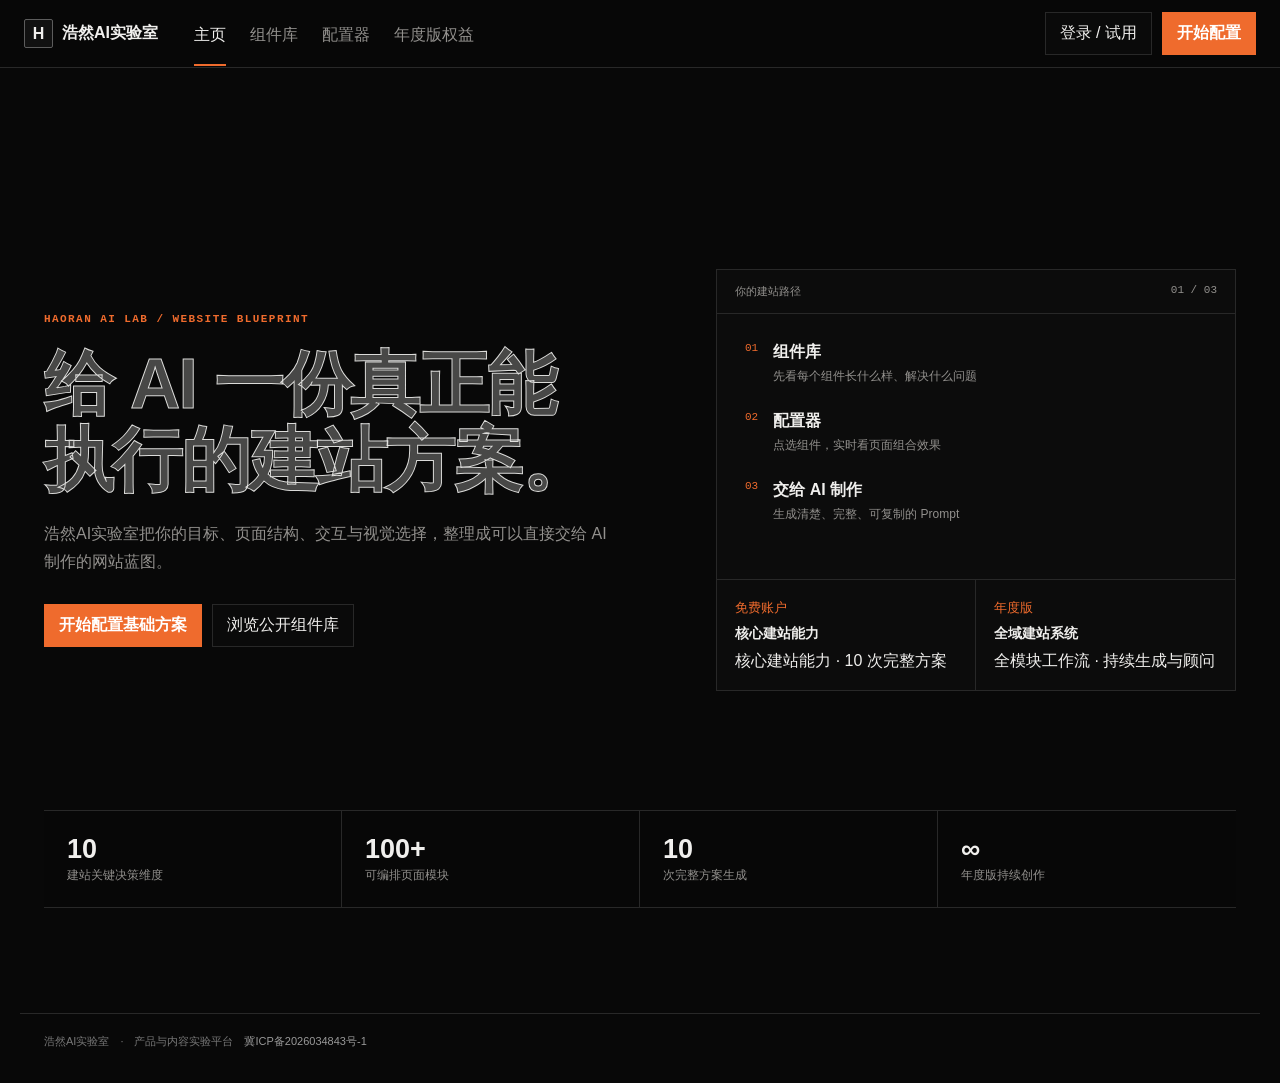
==== index.html @ 324c77db "Update index.html" ====
<!doctype html>
<html lang="zh-CN">
<head>
  <meta charset="UTF-8">
  <meta name="viewport" content="width=device-width, initial-scale=1.0">
  <title>浩然AI实验室 · 建站蓝图</title>
  <style>
    :root{--bg:#080808;--panel:rgba(19,19,19,.9);--panel2:rgba(24,24,24,.92);--line:#282828;--text:#f0efed;--muted:#92908d;--accent:#ef6b2d;--accentsoft:#29130b;--soft:#f0efed}*{box-sizing:border-box}html{background:var(--bg)}body{margin:0;background-color:var(--bg);background-image:linear-gradient(rgba(8,8,8,.22),rgba(8,8,8,.22)),url('https://api.aicodewith.ai/files/002XBMYMSXLOZQATJR/images/2026/09/16/file_eb46a29a2ca648709c888fa1d434b56c.png');background-position:center top;background-size:cover;background-attachment:fixed;color:var(--text);font-family:Inter,-apple-system,BlinkMacSystemFont,"PingFang SC","Microsoft YaHei",sans-serif}button,a,input{font:inherit}button{cursor:pointer}.nav{height:68px;display:flex;align-items:center;padding:0 max(24px,calc((100vw - 1240px)/2));gap:36px;border-bottom:1px solid var(--line);background:rgba(8,8,8,.78);backdrop-filter:blur(16px);position:sticky;top:0;z-index:20}.brand{display:flex;align-items:center;gap:9px;color:var(--text);font-weight:780;text-decoration:none;white-space:nowrap}.brand i{display:grid;place-items:center;width:29px;height:29px;border:1px solid #5c5c5c;background:#111;color:var(--soft);border-radius:2px;font-style:normal;font:800 16px Arial}.navlinks{display:flex;gap:24px}.navlinks button{border:0;background:transparent;color:var(--muted);padding:24px 0 20px}.navlinks button:hover,.navlinks button.active{color:var(--text);box-shadow:inset 0 -2px var(--accent)}.navright{margin-left:auto;display:flex;gap:10px}.button{border:1px solid var(--line);background:rgba(12,12,12,.72);color:var(--text);padding:10px 14px}.button.primary{background:var(--accent);border-color:var(--accent);color:#fff;font-weight:700}.view{display:none;min-height:calc(100vh - 68px)}.view.active{display:block}.wrap{max-width:1240px;margin:auto;padding:82px 24px 105px}.eyebrow{font:700 11px ui-monospace,monospace;letter-spacing:.13em;color:var(--accent)}h1{font-size:clamp(48px,6.4vw,84px);letter-spacing:-.09em;line-height:.96;margin:22px 0}p{color:var(--muted);line-height:1.75}.hero{display:grid;grid-template-columns:1.08fr .92fr;gap:62px;align-items:center;min-height:660px}.hero p{max-width:570px;font-size:16px}.actions{display:flex;gap:10px;margin-top:28px}.route{border:1px solid var(--line);background:rgba(14,14,14,.84);backdrop-filter:blur(5px)}.routehead{padding:14px 18px;border-bottom:1px solid var(--line);font:11px ui-monospace,monospace;color:var(--muted);display:flex;justify-content:space-between}.routebody{padding:28px}.step{display:flex;gap:15px}.step+.step{margin-top:26px}.step b{display:block;margin-bottom:5px}.step span{display:block;font-size:12px;color:var(--muted)}.number{color:var(--accent);font:11px ui-monospace,monospace}.entitlements{display:grid;grid-template-columns:1fr 1fr;border-top:1px solid var(--line);margin-top:28px}.entitlements div{padding:18px;border-right:1px solid var(--line)}.entitlements div:last-child{border:0}.entitlements small{color:var(--accent)}.entitlements b{display:block;margin:8px 0;font-size:14px}.stats{display:grid;grid-template-columns:repeat(4,1fr);border-top:1px solid var(--line);border-bottom:1px solid var(--line);background:rgba(9,9,9,.2)}.stats div{padding:23px;border-right:1px solid var(--line)}.stats div:last-child{border:0}.stats b{display:block;font-size:27px}.stats span{color:var(--muted);font-size:12px}.sectionhead{max-width:800px;border-bottom:1px solid var(--line);padding-bottom:28px}
    .sectionhead h1{font-size:clamp(42px,5.2vw,72px)}.library{margin-top:38px;border-top:1px solid var(--line)}.library-group{border-bottom:1px solid var(--line)}.library-head{width:100%;display:grid;grid-template-columns:70px 1fr auto auto;align-items:center;gap:16px;padding:23px 0;border:0;background:transparent;color:var(--text);text-align:left}.library-head:hover{color:var(--accent)}.library-no{font:700 11px ui-monospace,monospace;color:var(--accent)}.library-head b{font-size:20px}.library-head small{color:var(--muted);font-size:12px}.library-count{border:1px solid var(--line);padding:5px 8px;color:#d6d2cc;font-size:11px}.library-chevron{font-size:17px;color:var(--accent);transition:.2s}.library-group.open .library-chevron{transform:rotate(45deg)}.library-items{display:none;grid-template-columns:repeat(2,1fr);gap:10px;padding:0 0 24px}.library-group.open .library-items{display:grid}.item-card{min-height:126px;border:1px solid var(--line);background:rgba(19,19,19,.88);padding:15px;display:grid;grid-template-columns:64px 1fr;gap:12px;text-align:left}.item-card:hover{border-color:var(--accent);background:#181411}.item-preview{height:42px;border:1px solid #3d3a38;background:#121212;display:grid;place-items:center;color:#aaa;font:700 10px ui-monospace,SFMono-Regular,Consolas,monospace;letter-spacing:.04em}.item-card:hover .item-preview{color:var(--accent);border-color:#754026}.item-card b{display:block;font-size:14px}.item-card span{display:block;margin-top:5px;color:var(--muted);font-size:11px;line-height:1.5}.item-card em{display:block;margin-top:8px;color:#d8d3ca;font-size:10px;font-style:normal}.notice{margin-top:38px;padding:20px;border:1px solid var(--line);display:flex;justify-content:space-between;gap:20px;align-items:center}
    .config-layout{display:grid;grid-template-columns:290px minmax(0,1fr) 260px;min-height:calc(100vh - 68px);background:rgba(8,8,8,.58)}.config-left,.config-right{background:rgba(14,14,14,.9);border-right:1px solid var(--line);padding:18px;overflow:auto}.config-right{border-right:0;border-left:1px solid var(--line)}.project{padding:15px;border:1px solid var(--line);background:var(--panel);margin-bottom:12px}.project label{display:block;font:10px ui-monospace,monospace;color:var(--muted);margin-bottom:6px}.project input{width:100%;border:0;border-bottom:1px solid #3a3a3a;background:transparent;color:var(--text);padding:6px 0;outline:0}.project input+label{margin-top:12px}.recommend{width:100%;padding:11px;border:1px solid #73401f;background:#1d130e;color:#ffd1bb;text-align:left;margin-bottom:13px}.config-tabs{display:flex;border-bottom:1px solid var(--line);margin-bottom:12px}.config-tabs button{flex:1;padding:10px 2px;border:0;background:transparent;color:var(--muted)}.config-tabs button.active{color:var(--text);box-shadow:inset 0 -2px var(--accent)}.config-category{margin-bottom:12px}.config-category h3{display:flex;justify-content:space-between;align-items:center;margin:0 0 7px;color:#ddd9d3;font-size:12px}.config-category h3 small{color:var(--muted);font-weight:400}.config-grid{display:grid;grid-template-columns:1fr 1fr;gap:6px}.choice{min-height:62px;border:1px solid var(--line);background:var(--panel);color:#d8d5d0;padding:8px;text-align:left;font-size:11px}.choice b{display:block;font-size:11px}.choice span{color:var(--muted);font-size:9px;display:block;margin-top:3px}.choice.selected{border-color:var(--accent);background:var(--accentsoft);color:white}.choice.locked{opacity:.55}.choice.locked:after{content:'年度版';display:block;color:#ffb08a;font-size:9px;margin-top:4px}.config-main{padding:20px;min-width:0}.config-top{display:flex;justify-content:space-between;align-items:center;margin-bottom:12px}.config-top b{font-size:14px}.config-top span{color:var(--muted);font-size:11px}.preview{max-width:820px;margin:auto;border:1px solid var(--line);background:#f8f7f3;color:#20201f;min-height:540px;padding:14px}.browserbar{height:31px;background:#ebe9e2;display:flex;align-items:center;gap:5px;padding:0 10px}.dot{width:8px;height:8px;border-radius:50%;background:#ff6258}.dot:nth-child(2){background:#ffc83d}.dot:nth-child(3){background:#3bc76f}.url{margin-left:14px;background:white;border-radius:4px;text-align:center;flex:1;color:#8d8b85;font-size:10px;padding:5px}.preview-body{padding:28px}.preview-body .kicker{font-size:10px;color:#a44c24;letter-spacing:.1em}.preview-body h2{font-size:32px;letter-spacing:-.06em;max-width:460px;margin:14px 0}.preview-body p{font-size:13px;color:#625f59;max-width:450px}.preview-button{display:inline-block;background:#20201f;color:#fff;padding:9px 13px;font-size:11px;margin-top:8px}.preview-cards{display:grid;grid-template-columns:repeat(3,1fr);gap:8px;margin-top:28px}.preview-cards div{min-height:75px;background:#e9e7e0;border:1px solid #dedbd2;padding:10px;font-size:11px}.preview-cards div:first-child{background:#ff6a2b;color:white}.selected-strip{max-width:820px;margin:16px auto 0;border:1px solid var(--line);background:var(--panel);padding:11px;display:flex;justify-content:space-between;gap:12px;align-items:center}.selected-list{display:flex;gap:6px;flex-wrap:wrap}.selected-list span{padding:4px 6px;background:#242424;color:#ddd;font-size:10px}.health{padding:15px;border:1px solid var(--line);background:var(--panel);margin-bottom:12px}.health strong{display:block;color:var(--accent);font-size:30px}.health span{color:var(--muted);font-size:11px}.check{border-bottom:1px solid var(--line);padding:12px 0;color:var(--muted);font-size:12px}.check.ok{color:#e5e1da}.check i{color:var(--accent);font-style:normal;margin-right:7px}.clear{width:100%;margin-top:12px;padding:10px;border:1px solid var(--line);background:transparent;color:var(--muted)}.plans{display:grid;grid-template-columns:1fr 1fr;gap:14px;margin-top:42px}.plan{border:1px solid var(--line);padding:30px;background:var(--panel)}.plan.featured{border-color:var(--accent);background:linear-gradient(135deg,#1c120e,#121212)}.plan h2{font-size:29px;margin:38px 0 10px}.plan ul{padding:0;list-style:none;border-top:1px solid var(--line);margin:28px 0}.plan li{padding:12px 0;border-bottom:1px solid var(--line);color:#dedbd5}.plan li:before{content:'✓';color:var(--accent);margin-right:9px}@media(max-width:930px){.config-layout{grid-template-columns:260px 1fr}.config-right{display:none}}@media(max-width:760px){body{background-attachment:scroll}.nav{padding:0 16px;gap:12px}.navlinks{gap:12px;overflow:auto}.navlinks button{font-size:12px}.navright .button:not(.primary){display:none}.hero,.plans{grid-template-columns:1fr;gap:34px;min-height:auto}.wrap{padding:55px 18px}.library-items{grid-template-columns:1fr}.library-head{grid-template-columns:45px 1fr auto}.library-head small{display:none}.stats{grid-template-columns:1fr 1fr}.stats div:nth-child(2){border-right:0}.stats div:nth-child(n+3){border-top:1px solid var(--line)}.notice{display:block}.notice .button{margin-top:15px}.config-layout{display:block}.config-left{height:auto;max-height:50vh}.config-main{padding:12px}.preview{min-height:420px}.preview-cards{grid-template-columns:1fr 1fr}.config-right{display:block}.config-right{border-left:0;border-top:1px solid var(--line)}}
    .item-preview{border:0!important;background:transparent!important}.item-detail{display:none;grid-column:1/-1;margin-top:4px;padding-top:12px;border-top:1px solid var(--line)}.item-card.is-inspected .item-detail{display:block}.demo-window{height:78px;border:1px solid #333;background:#0d0d0d;padding:10px;display:flex;flex-direction:column;gap:7px}.demo-window i{display:block;height:5px;background:#393939}.demo-window i:nth-child(1){width:34%;background:#777}.demo-window i:nth-child(2){width:82%}.demo-window i:nth-child(3){width:62%;background:#555}.demo-window b{display:block;width:24%;height:14px;background:var(--accent);margin-top:auto}
    .hero h1{letter-spacing:-.045em;line-height:1.08;-webkit-text-stroke:1px rgba(240,239,237,.9);color:transparent;text-shadow:0 0 1px rgba(240,239,237,.28)}
    .landing{position:relative;min-height:calc(100vh - 68px);overflow:hidden;background:#080808;isolation:isolate}.landing-layer{position:absolute;inset:0;background:center/cover no-repeat}.landing-base{background-image:url('assets/haoran-line.png');filter:contrast(.98)}.landing-reveal{background-image:url('assets/haoran-wireframe.png');clip-path:circle(0 at 50% 50%);transition:clip-path .18s ease-out;pointer-events:none}.landing-content{position:absolute;inset:0;display:flex;align-items:flex-end;padding:clamp(28px,6vw,84px);pointer-events:none}.landing-kicker{color:#aaa;font:11px ui-monospace,SFMono-Regular,Consolas,monospace;letter-spacing:.16em}.landing-title{margin:12px 0 0;color:#171717;font:400 clamp(34px,7vw,92px)/.9 Inter,-apple-system,BlinkMacSystemFont,"Microsoft YaHei",sans-serif;letter-spacing:-.06em}.landing-enter{position:absolute;right:clamp(24px,5vw,72px);bottom:clamp(24px,5vw,68px);display:flex;align-items:center;gap:12px;color:#1b1b1b;text-decoration:none;font-size:13px;letter-spacing:.04em;z-index:2}.landing-enter:after{content:'→';font-size:26px;font-weight:300;transition:transform .2s}.landing-enter:hover:after{transform:translateX(6px)}.landing-hint{position:absolute;right:clamp(24px,5vw,72px);bottom:24px;color:rgba(25,25,25,.58);font:10px ui-monospace,SFMono-Regular,Consolas,monospace}.site-footer{max-width:1240px;margin:0 auto;padding:20px 24px 34px;border-top:1px solid var(--line);color:#777;font-size:11px}.site-footer a{color:#999;text-decoration:none}.landing-view{display:block}.landing-view~.view{min-height:calc(100vh - 68px)}
  </style>
  <style>
    .mock-page-section{margin-top:30px;padding-top:18px;border-top:1px solid #d9d5cd}.mock-section-head{display:flex;align-items:baseline;gap:10px;margin-bottom:12px}.mock-section-head span{font:700 10px ui-monospace,monospace;color:#b34e20}.mock-section-head b{font-size:14px}.mock-section-head small{color:#817c74;font-size:10px}.mock-layout-wire{display:grid;grid-template-columns:2fr 1fr;grid-template-rows:54px 24px;gap:8px}.mock-layout-wire>div{background:#e8e5de;border:1px solid #d6d1c8}.mock-layout-wire .wire-main{grid-row:span 2;background:#dedad2}.mock-layout-wire .wire-row{grid-column:1/-1}.mock-showcase-grid{grid-template-columns:repeat(3,1fr)}.mock-card em{display:block;margin-top:14px;font-size:10px;font-style:normal;opacity:.72}.mock-component-row{display:grid;grid-template-columns:repeat(3,1fr);gap:10px}.mock-component-demo{min-height:126px;border:1px solid #d6d1c8;background:#fff;padding:13px}.mock-component-demo b{display:block;margin-top:8px;font-size:12px}.mock-component-demo small{display:block;margin-top:5px;color:#817c74;font-size:10px;line-height:1.5}.mock-component-demo button{margin-top:12px;border:1px solid #242321;background:#242321;color:#fff;padding:7px 10px;font-size:10px}.demo-ui-icon{width:28px;height:28px;display:grid;place-items:center;border:1px solid #c35a27;color:#b34e20;font:700 10px ui-monospace,monospace}.mock-component-demo input,.mock-component-demo textarea{width:100%;border:1px solid #d6d1c8;background:#faf9f6;padding:7px;margin-top:6px;font-size:10px}.mock-component-demo textarea{min-height:38px;resize:vertical}.mock-component-demo h3{margin:0;font-size:13px}.mock-component-demo .mock-toast{margin-top:6px}.mock-flow{border-left:1px solid #c7c2b8;margin-left:5px}.mock-flow-item{position:relative;display:flex;align-items:center;gap:12px;padding:10px 0 10px 16px}.mock-flow-item i{font:700 10px ui-monospace,monospace;color:#b34e20;font-style:normal}.mock-flow-item b{display:block;font-size:11px}.mock-flow-item small{display:block;margin-top:3px;color:#817c74;font-size:10px}.flow-dot{position:absolute;left:-5px;width:9px;height:9px;border-radius:50%;background:#ef6b2d;border:2px solid #f8f7f3}.mock-cta{display:flex;align-items:center;justify-content:space-between;padding:18px;background:#242321;color:#fff}.mock-cta b{display:block;font-size:15px}.mock-cta small{display:block;margin-top:5px;color:#c9c3ba;font-size:10px}.mock-cta button{border:1px solid #ef6b2d;background:#ef6b2d;color:#fff;padding:9px 13px;font-size:11px}.mock-footer{display:flex;align-items:center;gap:16px;margin-top:28px;padding-top:16px;border-top:1px solid #d9d5cd;color:#5e5a54;font-size:10px}.mock-footer small{margin-left:auto;color:#8b857d}@media(max-width:760px){.mock-component-row,.mock-showcase-grid{grid-template-columns:1fr 1fr}.mock-section-head{flex-wrap:wrap}.mock-section-head small{width:100%}.mock-footer{flex-wrap:wrap}.mock-footer small{margin-left:0;width:100%}}
  </style>
  <style>.haoran-prompt{align-self:stretch!important;max-width:none!important;padding:0!important;overflow:hidden}.haoran-prompt-bar{display:flex;justify-content:space-between;align-items:center;padding:8px 10px;border-bottom:1px solid #dedcd7;background:#fbfbf9;font:700 10px ui-monospace,SFMono-Regular,Consolas,monospace;color:#6d6962;letter-spacing:.06em}.haoran-prompt-actions{display:flex;gap:5px}.haoran-prompt-control{border:1px solid #d5d2cc;background:#fff;color:#514e49;padding:4px 7px;font:10px ui-monospace,SFMono-Regular,Consolas,monospace}.haoran-prompt-control:hover{border-color:#d16a39;color:#a54118}.haoran-prompt pre{margin:0;padding:13px;max-height:230px;min-height:120px;resize:vertical;overflow:auto;white-space:pre-wrap;word-break:break-word;font:12px/1.75 ui-monospace,SFMono-Regular,Consolas,monospace;color:#34312d;background:#fff}.haoran-prompt.is-full pre{max-height:none;height:calc(100vh - 280px)!important;resize:none}</style>
  <style>.haoran-advisor-body{min-height:0;overflow-y:scroll!important;overflow-x:hidden;overscroll-behavior:contain;scrollbar-gutter:stable}.haoran-advisor-body>.haoran-message{flex:0 0 auto}.haoran-advisor-body::-webkit-scrollbar{width:10px}.haoran-advisor-body::-webkit-scrollbar-track{background:#ecebe7}.haoran-advisor-body::-webkit-scrollbar-thumb{background:#aaa7a1;border:2px solid #ecebe7}.haoran-advisor-body::-webkit-scrollbar-thumb:hover{background:#7f7b74}.haoran-prompt pre{box-sizing:border-box;width:100%;flex:none}.haoran-advisor.is-expanded{bottom:auto!important;height:calc(100vh - 108px);max-width:calc(100vw - 48px);max-height:calc(100vh - 108px)!important;resize:both;overflow:hidden;min-width:520px;min-height:430px}.haoran-advisor.is-expanded .haoran-advisor-body{overflow-y:scroll!important}.haoran-advisor.is-expanded .haoran-prompt.is-full pre{height:min(58vh,620px)!important;max-height:none!important;resize:vertical}@media(max-width:760px){.haoran-advisor.is-expanded{bottom:12px!important;height:auto;max-height:calc(100vh - 92px)!important;resize:none;min-width:0;min-height:0}.haoran-advisor-body::-webkit-scrollbar{width:7px}}</style>
  <style>.landing-view{display:none}.landing-view.active{display:block}.landing-reveal{opacity:.08;clip-path:inset(29% 0 24% 0)!important;mask-image:radial-gradient(circle 118px at var(--mx,50%) var(--my,50%),rgba(0,0,0,0) 0,rgba(0,0,0,.18) 18%,rgba(0,0,0,.72) 54%,#000 82%,transparent 100%);-webkit-mask-image:radial-gradient(circle 118px at var(--mx,50%) var(--my,50%),rgba(0,0,0,0) 0,rgba(0,0,0,.18) 18%,rgba(0,0,0,.72) 54%,#000 82%,transparent 100%);transition:mask-position .35s ease,-webkit-mask-position .35s ease,opacity .35s ease}.landing-base{filter:contrast(.96)}.landing-content{mix-blend-mode:normal}#home .hero h1{font-size:clamp(48px,5.45vw,74px);letter-spacing:-.025em;white-space:nowrap}</style>
  <style>.page-spotlight{position:fixed;inset:0;pointer-events:none;z-index:0;opacity:0;background:radial-gradient(circle 190px at var(--spot-x,50%) var(--spot-y,50%),rgba(255,255,255,.085),rgba(255,255,255,.028) 38%,transparent 74%);transition:opacity .45s ease}.page-spotlight.on{opacity:1}.nav,main{position:relative;z-index:1}</style>
  <style>.haoran-advisor{margin-top:14px;border:1px solid var(--line);background:rgba(12,12,12,.84);display:flex;flex-direction:column;min-height:360px}.haoran-advisor-head{display:flex;align-items:flex-start;gap:10px;padding:14px;border-bottom:1px solid var(--line)}.haoran-advisor-mark{width:25px;height:25px;border:1px solid #805035;color:var(--accent);display:grid;place-items:center;font:700 10px ui-monospace,SFMono-Regular,Consolas,monospace}.haoran-advisor-title{min-width:0;flex:1}.haoran-advisor-title b{display:block;font-size:12px;color:var(--text)}.haoran-advisor-title span{display:block;margin-top:3px;font-size:10px;color:var(--muted)}.haoran-advisor-status{color:var(--accent);font:10px ui-monospace,SFMono-Regular,Consolas,monospace;white-space:nowrap}.haoran-advisor-body{height:250px;overflow:auto;padding:12px;display:flex;flex-direction:column;gap:9px}.haoran-message{max-width:95%;padding:9px 10px;border:1px solid #2c2c2c;color:#cfcac4;font-size:11px;line-height:1.65;white-space:pre-wrap}.haoran-message.me{align-self:flex-end;border-color:#74411f;background:#22130c;color:#f0ddd3}.haoran-message.ai{align-self:flex-start;background:#151515}.haoran-message.loading{color:#8b8782;font-family:ui-monospace,SFMono-Regular,Consolas,monospace}.haoran-advisor-quick{display:flex;flex-wrap:wrap;gap:5px;padding:0 12px 10px}.haoran-advisor-quick button{padding:5px 7px;border:1px solid #34312e;background:transparent;color:#aaa39c;font-size:10px}.haoran-advisor-quick button:hover{border-color:#805035;color:var(--accent)}.haoran-advisor-input{display:flex;gap:7px;padding:11px;border-top:1px solid var(--line)}.haoran-advisor-input input{min-width:0;flex:1;border:0;border-bottom:1px solid #3c3936;background:transparent;color:var(--text);padding:7px 1px;font-size:11px;outline:0}.haoran-advisor-input input:focus{border-color:var(--accent)}.haoran-advisor-input button{width:32px;border:1px solid var(--accent);background:var(--accent);color:#fff;font-size:16px;line-height:1}.haoran-advisor-input button:disabled{opacity:.5;cursor:wait}</style>
  <style>body.config-advisor-open .haoran-advisor{position:fixed;right:24px;bottom:24px;z-index:30;width:min(320px,calc(100vw - 48px));min-height:0;max-height:calc(100vh - 112px);box-shadow:0 18px 46px rgba(0,0,0,.42)}body.config-advisor-open .haoran-advisor-body{height:min(280px,calc(100vh - 340px))}@media(min-width:761px){#configurator{height:calc(100vh - 68px);min-height:0;overflow:hidden}.config-layout{height:100%;min-height:0;overflow:hidden}.config-left{height:100%;overflow-y:auto;overscroll-behavior:contain}.config-main,.config-right{height:100%;overflow:hidden}.config-main{display:flex;flex-direction:column}.config-main .preview{flex:1;min-height:0;overflow:hidden}.config-main .selected-strip{flex:0 0 auto;position:relative;opacity:0;transform:translateY(34px);transition:transform .42s cubic-bezier(.2,.78,.2,1),opacity .28s ease,box-shadow .32s ease,border-color .32s ease;will-change:transform,opacity}.config-main .selected-strip:hover,.config-main .selected-strip:focus-within{opacity:1;transform:translateY(-8px);border-color:#74401f;box-shadow:0 16px 30px rgba(0,0,0,.32)}.config-right{overscroll-behavior:contain}}@media(max-width:760px){body.config-advisor-open .haoran-advisor{right:12px;bottom:12px;width:calc(100vw - 24px)}body.config-advisor-open .haoran-advisor-body{height:190px}}</style>
  <style>.haoran-advisor-close{width:22px;height:22px;padding:0;border:0;background:transparent;color:#8d8983;font-size:17px;line-height:1}.haoran-advisor-close:hover{color:var(--text)}.haoran-advisor-reopen{display:none;position:fixed;right:24px;bottom:24px;z-index:30;border:1px solid #804625;background:#12100f;color:#e8d6ca;padding:9px 11px;font:11px ui-monospace,SFMono-Regular,Consolas,monospace}.haoran-advisor-reopen:hover{border-color:var(--accent);color:#fff}body.config-advisor-open.advisor-dismissed .haoran-advisor{display:none}body.config-advisor-open.advisor-dismissed .haoran-advisor-reopen{display:block}body.visitor .haoran-advisor,body.visitor .haoran-advisor-reopen{display:none!important}@media(max-width:760px){.haoran-advisor-reopen{right:12px;bottom:12px}}</style>
  <style>.auth-overlay{background:rgba(0,0,0,.72)!important}.auth-card{border-radius:0!important;border-color:#3a3734!important;background:#121212!important;color:var(--text)!important;box-shadow:0 24px 80px rgba(0,0,0,.55)!important}.auth-title,.auth-field label,.auth-pill-name{color:var(--text)!important}.auth-sub,.auth-tab{color:var(--muted)!important}.auth-tabs{border-color:var(--line)!important}.auth-tab{border:0!important;border-bottom:2px solid transparent!important;border-radius:0!important;box-shadow:none!important;outline:0!important;background:transparent!important}.auth-tab:hover{color:var(--text)!important;background:transparent!important}.auth-tab.active{color:var(--accent)!important;border-bottom-color:var(--accent)!important}.auth-tab:focus-visible{outline:1px solid var(--accent)!important;outline-offset:-3px}.auth-field input{border-radius:0!important;border-color:#393633!important;background:#0c0c0c!important;color:var(--text)!important}.auth-field input:focus{border-color:var(--accent)!important}.auth-btn{border-radius:0!important;background:var(--accent)!important}.auth-pill{margin-left:0!important;border-radius:0!important;border-color:#3b3835!important;background:#101010!important}.auth-pill-out{border-radius:0!important;border-color:#403c38!important;background:transparent!important;color:var(--muted)!important}.paid .choice.locked{opacity:1}.paid .choice.locked:after{display:none}.access-note{display:none;margin:0 0 12px;padding:9px 11px;border:1px solid #49301f;background:#17100c;color:#c8aaa0;font-size:10px;line-height:1.5}.access-note.show{display:block}.access-note b{color:var(--accent)}.config-access-status{font:10px ui-monospace,SFMono-Regular,Consolas,monospace;color:var(--accent)}</style>
  <style>.nav .auth-pill{order:2;margin-left:0!important;height:38px;padding:4px 6px 4px 10px}.nav .auth-pill-name:before{content:'账户 / ';color:var(--accent);font:10px ui-monospace,SFMono-Regular,Consolas,monospace}.nav .auth-pill-out{padding:5px 7px}.nav .auth-pill-name{font-size:11px}.trial #haoranLoginEntry,.paid #haoranLoginEntry{display:none!important}.manual-upgrade{margin-top:18px;border:1px solid var(--line);background:rgba(16,16,16,.88);display:grid;grid-template-columns:220px 1fr;min-height:260px}.manual-upgrade-qr{padding:22px;border-right:1px solid var(--line);display:flex;flex-direction:column;align-items:center;justify-content:center}.manual-upgrade-qr img{width:142px;height:142px;object-fit:contain;background:#fff;padding:5px}.manual-upgrade-qr small{margin-top:12px;color:var(--muted);font-size:10px}.manual-upgrade-copy{padding:27px 30px}.manual-upgrade-copy .eyebrow{margin-bottom:10px}.manual-upgrade-copy h3{margin:0;font-size:23px;letter-spacing:-.04em}.manual-upgrade-copy p{max-width:620px;margin:9px 0 18px;font-size:13px}.manual-steps{display:flex;gap:17px;margin-bottom:20px}.manual-step{font-size:11px;color:#aaa39c;line-height:1.6}.manual-step b{display:block;color:var(--text);font-size:12px}.manual-step i{font:700 10px ui-monospace,SFMono-Regular,Consolas,monospace;color:var(--accent);font-style:normal}.activation-row{display:flex;gap:8px;max-width:470px}.activation-row input{min-width:0;flex:1;border:1px solid #3c3936;background:#0b0b0b;color:var(--text);padding:11px 12px;outline:0;font-size:12px;letter-spacing:.06em}.activation-row input:focus{border-color:var(--accent)}.activation-msg{margin-top:9px;color:var(--muted);font-size:11px}@media(max-width:700px){.manual-upgrade{grid-template-columns:1fr}.manual-upgrade-qr{border-right:0;border-bottom:1px solid var(--line)}.manual-upgrade-copy{padding:22px}.manual-steps{display:block}.manual-step+.manual-step{margin-top:10px}}.contact-overlay{position:fixed;inset:0;z-index:80;display:none;align-items:center;justify-content:center;padding:20px;background:rgba(0,0,0,.67);backdrop-filter:blur(5px)}.contact-overlay.show{display:flex}.contact-card{position:relative;width:min(390px,100%);border:1px solid #4b423c;background:#111;box-shadow:0 28px 90px rgba(0,0,0,.65);padding:26px;text-align:center}.contact-close{position:absolute;top:10px;right:10px;width:30px;height:30px;border:0;background:transparent;color:#938c85;font-size:20px}.contact-close:hover{color:#fff}.contact-card .eyebrow{margin-bottom:9px}.contact-card h3{margin:0;font-size:22px;letter-spacing:-.04em;color:var(--text)}.contact-card p{margin:9px auto 18px;max-width:290px;color:var(--muted);font-size:12px;line-height:1.7}.contact-qr{width:188px;height:188px;object-fit:contain;background:#fff;padding:6px}.contact-note{margin:12px 0 0;color:#b8afa7;font-size:11px;line-height:1.65}.contact-note b{color:var(--accent);font-weight:500}.haoran-advisor{background:#f7f7f5!important;border-color:#c9c7c2!important;color:#252522!important;box-shadow:0 20px 54px rgba(0,0,0,.38)!important;width:min(430px,calc(100vw - 48px))!important}.haoran-advisor-head{align-items:center!important;background:#fff;border-bottom-color:#deddd8!important;padding:14px 16px!important}.haoran-advisor-mark{border-color:#d16a39!important;color:#bb4d1f!important;background:#fff7f2}.haoran-advisor-title b{color:#20201e!important;font-size:14px!important}.haoran-advisor-title span{color:#77746f!important;font-size:11px!important}.haoran-advisor-status{color:#bb4d1f!important}.haoran-advisor-controls{display:flex;align-items:center;gap:3px}.haoran-advisor-control{border:0!important;background:transparent!important;color:#77746f!important;padding:5px 7px!important;font-size:11px!important}.haoran-advisor-control:hover{color:#20201e!important;background:#f0efeb!important}.haoran-advisor-body{height:330px!important;background:#f7f7f5;padding:15px!important}.haoran-message{max-width:88%!important;border-color:#dedcd7!important;background:#fff!important;color:#33322f!important;font-size:13px!important;line-height:1.75!important;box-shadow:0 1px 2px rgba(0,0,0,.03)}.haoran-message.me{border-color:#df7140!important;background:#fff1e9!important;color:#713419!important}.haoran-message.loading{color:#817d76!important;font-style:italic}.haoran-advisor-quick{padding:2px 14px 12px!important;background:#f7f7f5}.haoran-advisor-quick button{border-color:#d8d5cf!important;color:#57544f!important;background:#fff!important;padding:6px 8px!important}.haoran-advisor-quick button:hover{border-color:#d16a39!important;color:#a54118!important}.haoran-advisor-input{background:#fff;border-top-color:#deddd8!important;padding:12px 14px!important}.haoran-advisor-input input{border-bottom-color:#c9c6c0!important;color:#252522!important;font-size:12px!important}.haoran-advisor-input input:focus{border-bottom-color:#d16a39!important}.haoran-advisor-input button{background:#ef6b2d!important;border-color:#ef6b2d!important;color:#fff!important}.haoran-advisor.is-expanded{top:84px!important;right:24px!important;bottom:24px!important;width:min(940px,calc(100vw - 360px))!important;max-height:none!important}.haoran-advisor.is-expanded .haoran-advisor-body{height:auto!important;flex:1}.haoran-advisor.is-expanded .haoran-advisor-quick{padding-top:8px!important}@media(max-width:760px){.haoran-advisor{width:calc(100vw - 24px)!important}.haoran-advisor.is-expanded{top:80px!important;right:12px!important;bottom:12px!important;width:calc(100vw - 24px)!important}.haoran-advisor-body{height:230px!important}.haoran-advisor.is-expanded .haoran-advisor-body{height:auto!important}}</style>
  <style>
    .prompt-overlay{position:fixed;inset:0;z-index:100;display:none;align-items:center;justify-content:center;padding:24px;background:rgba(0,0,0,.72);backdrop-filter:blur(6px)}
    .prompt-overlay.show{display:flex}
    .prompt-modal{position:relative;width:min(900px,calc(100vw - 48px));max-height:min(780px,calc(100vh - 48px));display:flex;flex-direction:column;border:1px solid #51483f;background:#f7f7f5;color:#242321;box-shadow:0 28px 90px rgba(0,0,0,.58)}
    .prompt-modal-head{display:flex;align-items:center;gap:14px;padding:17px 20px;border-bottom:1px solid #dedbd5;background:#fff}
    .prompt-modal-head .eyebrow{margin:0;color:#b34e20}
    .prompt-modal-title{flex:1;margin:0;font-size:18px;letter-spacing:-.02em;color:#242321}
    .prompt-modal-close{width:30px;height:30px;border:1px solid #d7d3cc;background:#fff;color:#6d6962;font-size:19px;line-height:1}
    .prompt-modal-close:hover{border-color:#c65c27;color:#a54118}
    .prompt-modal-meta{padding:12px 20px 0;color:#77736c;font-size:11px}
    .prompt-modal pre{flex:1;min-height:260px;max-height:calc(100vh - 250px);margin:12px 20px 18px;padding:18px;overflow:auto;white-space:pre-wrap;word-break:break-word;border:1px solid #dedbd5;background:#fff;color:#302e2a;font:13px/1.8 ui-monospace,SFMono-Regular,Consolas,monospace}
    .prompt-modal-foot{display:flex;justify-content:flex-end;gap:8px;padding:14px 20px;border-top:1px solid #dedbd5;background:#fbfbf9}
    .prompt-modal-foot button{padding:9px 14px;border:1px solid #d2cec6;background:#fff;color:#514e49;font-size:12px}
    .prompt-modal-foot button:hover{border-color:#c65c27;color:#a54118}
    .prompt-modal-foot .prompt-copy{border-color:#ef6b2d;background:#ef6b2d;color:#fff;font-weight:700}
    @media(max-width:600px){.prompt-overlay{padding:12px}.prompt-modal{width:100%;max-height:calc(100vh - 24px)}.prompt-modal-head{padding:14px}.prompt-modal-meta{padding:10px 14px 0}.prompt-modal pre{margin:10px 14px 14px;padding:13px;font-size:12px}.prompt-modal-foot{padding:12px 14px}}
  </style>
  <style>
    .annual-price{display:flex;align-items:baseline;gap:10px;margin:18px 0 2px}.annual-price strong{font-size:34px;color:var(--accent)}.annual-price del{color:#777;font-size:13px}.contact-upgrade-toggle{margin-top:16px;width:100%;padding:10px 12px;border:1px solid #4b423c;background:#17110e;color:#e7c5b5;font-size:12px}.contact-upgrade-toggle:hover{border-color:var(--accent);color:#fff}.contact-activation{display:none;margin-top:12px;text-align:left}.contact-activation.show{display:block}.contact-activation label{display:block;margin-bottom:6px;color:#9f958c;font-size:10px}.contact-activation-row{display:flex;gap:7px}.contact-activation-row input{min-width:0;flex:1;border:1px solid #4a4039;background:#0b0b0b;color:#fff;padding:9px;font-size:11px;outline:0}.contact-activation-row input:focus{border-color:var(--accent)}.contact-activation-row button{border:1px solid var(--accent);background:var(--accent);color:#fff;padding:9px 10px;font-size:11px}.contact-activation-msg{margin-top:7px;color:#9f958c;font-size:10px;line-height:1.5}
  </style>
  <style>
    @media(min-width:761px){.config-main .preview{width:min(100%,1120px);max-width:1120px;align-self:center;flex:1 1 auto}.config-main .selected-strip{width:min(100%,1120px);max-width:1120px;align-self:center}}
  </style>
  <style>
    @media(min-width:761px){.config-main .preview{display:flex;flex-direction:column;height:100%;min-height:0}.config-main .preview .browserbar{flex:0 0 auto}.config-main .preview .preview-body{flex:1 1 auto;min-height:0;overflow-y:auto;overflow-x:hidden;scrollbar-color:#b8b3aa #efede8;scrollbar-width:thin}}
  </style>
  <style>
    .preview-body{padding:30px 34px!important;overflow:auto}.mock-site-nav{display:flex;align-items:center;justify-content:space-between;padding-bottom:18px;border-bottom:1px solid #ddd9d1;font-size:11px}.mock-site-brand{font-weight:800;letter-spacing:-.02em}.mock-site-links{display:flex;gap:15px;color:#77736d}.mock-site-links button{border:0;background:transparent;color:inherit;font-size:10px;padding:0}.mock-site-links button:hover{color:#a54118}.mock-hero{padding:42px 0 30px;max-width:700px}.mock-kicker{font:700 10px ui-monospace,monospace;letter-spacing:.1em;color:#b34e20}.mock-hero h2{margin:12px 0 10px!important;font-size:40px!important;line-height:1.02;letter-spacing:-.055em!important}.mock-hero p{max-width:520px;margin:0!important;color:#69655e!important;font-size:13px!important}.mock-actions{display:flex;gap:8px;margin-top:18px}.mock-actions button{border:1px solid #242321;background:#242321;color:#fff;padding:9px 14px;font-size:11px}.mock-actions button.secondary{background:#fff;color:#242321;border-color:#cfcac2}.mock-section-label{margin:12px 0 9px;font:700 10px ui-monospace,monospace;color:#87827a;letter-spacing:.08em}.mock-grid{display:grid;grid-template-columns:repeat(3,1fr);gap:9px}.mock-card{min-height:108px;border:1px solid #dcd8d0;background:#efede8;padding:13px;transition:transform .18s,border-color .18s,background .18s}.mock-card:hover{transform:translateY(-3px);border-color:#c35a27;background:#fff}.mock-card.featured{background:#ef6b2d;border-color:#ef6b2d;color:#fff}.mock-card b{display:block;font-size:13px}.mock-card small{display:block;margin-top:7px;color:inherit;opacity:.72;font-size:10px;line-height:1.5}.mock-form{margin-top:18px;padding:15px;border:1px solid #dcd8d0;background:#fff}.mock-form h3{margin:0 0 10px;font-size:14px}.mock-form-row{display:grid;grid-template-columns:1fr 1fr;gap:8px}.mock-form input,.mock-form textarea{width:100%;border:1px solid #d4d0c8;background:#faf9f6;padding:8px;font-size:11px;outline:0}.mock-form textarea{margin-top:8px;min-height:52px;resize:vertical}.mock-form button{margin-top:8px;border:0;background:#242321;color:#fff;padding:8px 12px;font-size:11px}.mock-toast{display:none;margin-top:8px;color:#9d451d;font-size:10px}.mock-toast.show{display:block}.mock-accordion{margin-top:18px;border-top:1px solid #dcd8d0}.mock-accordion button{width:100%;display:flex;justify-content:space-between;padding:11px 0;border:0;border-bottom:1px solid #dcd8d0;background:transparent;text-align:left;font-size:11px}.mock-accordion button span{color:#b34e20}.mock-accordion p{display:none;margin:0;padding:0 0 11px;font-size:11px!important;color:#69655e!important}.mock-accordion p.show{display:block}@media(max-width:760px){.preview-body{padding:22px!important}.mock-site-links{display:none}.mock-hero h2{font-size:32px!important}.mock-grid{grid-template-columns:1fr 1fr}.mock-form-row{grid-template-columns:1fr}}
  </style>
  <style>
    .member-console{margin-top:42px;border:1px solid #5c3927;background:linear-gradient(135deg,rgba(35,20,13,.94),rgba(17,17,17,.94));padding:30px}.member-console-head{display:flex;align-items:flex-start;justify-content:space-between;gap:20px;border-bottom:1px solid #3b2a21;padding-bottom:22px}.member-console-kicker{font:700 10px ui-monospace,monospace;letter-spacing:.14em;color:var(--accent)}.member-console h2{margin:10px 0 6px;font-size:30px;letter-spacing:-.04em}.member-console p{margin:0;color:#bcb2aa;font-size:13px}.member-console-badge{padding:7px 10px;border:1px solid #87502e;color:#ffc8ae;font:11px ui-monospace,monospace;white-space:nowrap}.member-console-grid{display:grid;grid-template-columns:repeat(3,1fr);gap:0;margin:24px 0;border-bottom:1px solid #3b2a21}.member-console-item{padding:0 18px 22px;border-right:1px solid #3b2a21}.member-console-item:first-child{padding-left:0}.member-console-item:last-child{border-right:0}.member-console-item b{display:block;color:#f0ece7;font-size:14px}.member-console-item span{display:block;margin-top:7px;color:#a39a92;font-size:11px;line-height:1.6}.member-console-actions{display:flex;gap:9px;flex-wrap:wrap}.member-console-actions .button{padding:10px 15px}.member-console-note{margin-top:18px;color:#8e857d;font-size:10px}@media(max-width:700px){.member-console{padding:22px}.member-console-head{display:block}.member-console-badge{display:inline-block;margin-top:14px}.member-console-grid{grid-template-columns:1fr;gap:18px}.member-console-item{padding:0 0 18px;border-right:0;border-bottom:1px solid #3b2a21}.member-console-item:last-child{border-bottom:0;padding-bottom:0}}
    body.paid #annual .plans,body.paid #annual .manual-upgrade{display:none!important}
  </style>
</head>
<body>
  <nav class="nav"><a class="brand" href="#home" onclick="go('home')"><i>H</i>浩然AI实验室</a><div class="navlinks"><button data-view="home" onclick="go('home')">主页</button><button data-view="library" onclick="go('library')">组件库</button><button data-view="configurator" onclick="go('configurator')">配置器</button><button data-view="annual" onclick="go('annual')">年度版权益</button></div><div class="navright"><button class="button" onclick="go('library')">先看组件</button><button class="button" type="button" id="haoranLoginEntry" onclick="window.__auth&&window.__auth.show()">登录 / 试用</button><button class="button primary" onclick="go('configurator')">开始配置</button></div></nav>
  <main>
    <section class="view" id="home"><div class="wrap"><div class="hero"><div><div class="eyebrow">HAORAN AI LAB / WEBSITE BLUEPRINT</div><h1>给 AI 一份真正能执行的建站方案。</h1><p>浩然AI实验室把你的目标、页面结构、交互与视觉选择，整理成可以直接交给 AI 制作的网站蓝图。</p><div class="actions"><button class="button primary" onclick="go('configurator')">开始配置基础方案</button><button class="button" onclick="go('library')">浏览公开组件库</button></div></div><div class="route"><div class="routehead"><span>你的建站路径</span><span>01 / 03</span></div><div class="routebody"><div class="step"><b class="number">01</b><div><b>组件库</b><span>先看每个组件长什么样、解决什么问题</span></div></div><div class="step"><b class="number">02</b><div><b>配置器</b><span>点选组件，实时看页面组合效果</span></div></div><div class="step"><b class="number">03</b><div><b>交给 AI 制作</b><span>生成清楚、完整、可复制的 Prompt</span></div></div></div><div class="entitlements"><div><small>免费账户</small><b>基础建站路径</b><span>基础 6 类 · 10 次完整方案</span></div><div><small>年度版</small><b>完整建站工作流</b><span>10 大模块、AI 顾问、生成不限</span></div></div></div></div><div class="stats"><div><b>10</b><span>公开组件类别</span></div><div><b>100+</b><span>可组合组件</span></div><div><b>10</b><span>完整方案试用次数</span></div><div><b>∞</b><span>年度版生成与顾问</span></div></div></div></section>
    <section class="view" id="library"><div class="wrap"><div class="sectionhead"><div class="eyebrow">COMPONENT LIBRARY / PUBLIC</div><h1>全部组件，先看清再选择。</h1><p>点击任一类别，展开查看该类别完整组件、用途和小型样式预览。这里只做公开参考，不会影响你的配置方案。</p></div><div class="library" id="libraryRoot"></div><div class="notice"><div><b>准备把组件变成你的方案？</b><p>进入配置器，选择基础建站路径并生成完整 Prompt。</p></div><button class="button primary" onclick="go('configurator')">进入配置器</button></div></div></section>
    <section class="view" id="configurator"><div class="config-layout"><aside class="config-left"><div class="project"><label>网站名称</label><input id="siteName" value="我的网站" oninput="renderPreview()"><label>网站目标</label><input id="siteGoal" value="展示业务并获得咨询" oninput="renderPreview()"></div><button class="recommend" onclick="recommend()"><span class="number">01</span> 不知道怎么选？按网站目标加入基础推荐</button><div class="config-tabs"><button class="active" data-tab="components" onclick="setTab('components')">组件</button><button data-tab="layout" onclick="setTab('layout')">布局</button><button data-tab="style" onclick="setTab('style')">风格</button></div><div id="picker"></div><button class="clear" onclick="clearSelection()">清空当前选择</button></aside><section class="config-main"><div class="config-top"><b>实时预览</b><span>点选左侧组件，预览即时更新</span></div><div class="preview"><div class="browserbar"><i class="dot"></i><i class="dot"></i><i class="dot"></i><div class="url" id="previewUrl">my-site.studio</div></div><div class="preview-body" id="previewBody"></div></div><div class="selected-strip"><div class="selected-list" id="selectedList"></div><button class="button primary" onclick="makePrompt()">生成完整 Prompt</button></div></section><aside class="config-right"><div class="health"><strong id="score">0 / 5</strong><span>已满足的建站关键项</span></div><div id="checks"></div><button class="clear" onclick="clearSelection()">清空当前选择</button></aside></div></section>
    <section class="view" id="annual"><div class="wrap"><div class="sectionhead"><div class="eyebrow">ANNUAL WORKFLOW</div><h1>持续做站，就解锁完整工作流。</h1><p>免费版帮助你做出第一份网站方案；年度版让你可以持续组合、生成、复制并向 AI 追问。</p></div><div class="plans"><article class="plan"><small>免费账户</small><h2>基础建站路径</h2><p>适合先验证方向和完成第一个网站。</p><ul><li>公开浏览全部组件库</li><li>配置器基础 6 大类</li><li>10 次完整方案试用</li><li>浏览、点选、预览不扣次数</li></ul><button class="button" onclick="go('configurator')">开始免费试用</button></article><article class="plan featured"><small>年度版</small><h2>完整建站工作流</h2><p>适合持续制作、迭代与交付不同网站项目。</p><ul><li>配置器全部 10 大模块</li><li>完整 Prompt 生成与复制不限次数</li><li>AI 建站顾问不限次数</li><li>转化、内容展示、上线品质模块</li></ul><button class="button primary" onclick="go('configurator')">进入年度版配置器</button></article></div></div></section>
  </main>
  <div class="prompt-overlay" id="promptOverlay" role="dialog" aria-modal="true" aria-labelledby="promptModalTitle">
    <section class="prompt-modal">
      <header class="prompt-modal-head"><div class="eyebrow">BUILD PROMPT / MARKDOWN</div><h2 class="prompt-modal-title" id="promptModalTitle">完整建站 Prompt</h2><button class="prompt-modal-close" id="promptModalClose" type="button" aria-label="关闭">×</button></header>
      <div class="prompt-modal-meta">以下内容已根据当前网站目标与组件选择生成，可直接复制给 AI 建站。</div>
      <pre id="promptModalText" tabindex="0"></pre>
      <footer class="prompt-modal-foot"><button id="promptModalDismiss" type="button">关闭</button><button class="prompt-copy" id="promptModalCopy" type="button">复制 Prompt</button></footer>
    </section>
  </div>
  <script src="components.js"></script>
  <link rel="stylesheet" href="auth.css">
  <script src="auth.js"></script>
  <script>
    const freeCats=['structure','navigation','components','motion','feedback','style'];let activeTab='components';const chosen=new Set();
    function escapeHtml(value){return String(value||'').replace(/[&<>"']/g,function(char){return {'&':'&amp;','<':'&lt;','>':'&gt;','"':'&quot;',"'":'&#39;'}[char]})}
    function iconCode(item){const words=String(item.en||item.name||'UI').replace(/[^A-Za-z0-9 ]/g,' ').trim().split(/\s+/).filter(Boolean);let code=words.length>1?words.map(w=>w[0]).join(''):words[0]||'UI';return escapeHtml(code.toUpperCase().slice(0,5))}
    function go(view){if(['home','library','configurator','annual'].indexOf(view)<0)view='home';document.querySelectorAll('.view').forEach(s=>s.classList.toggle('active',s.id===view));document.querySelectorAll('[data-view]').forEach(b=>b.classList.toggle('active',b.dataset.view===view));if(view==='library')renderLibrary();if(view==='configurator'){renderPicker();renderPreview()}history.replaceState(null,'','#'+view);window.scrollTo(0,0)}
    function renderLibrary(){const root=document.getElementById('libraryRoot');if(root.dataset.ready)return;root.innerHTML=(window.COMPONENTS||[]).map((cat,index)=>'<article class="library-group" id="lib-'+cat.id+'"><button class="library-head" onclick="toggleLibrary(\''+cat.id+'\')"><span class="library-no">'+String(index+1).padStart(2,'0')+'</span><span><b>'+escapeHtml(cat.name)+'</b><small> · '+cat.items.length+' 个组件，点击展开查看</small></span><span class="library-count">'+cat.items.length+' 个</span><span class="library-chevron">+</span></button><div class="library-items">'+cat.items.map(item=>'<button class="item-card" onclick="go(\'configurator\');selectItem(\''+item.id+'\')"><span class="item-preview">'+iconCode(item)+'</span><span><b>'+escapeHtml(item.name)+'</b><span>'+escapeHtml(item.desc)+'</span><em>查看并加入配置器 →</em></span></button>').join('')+'</div></article>').join('');root.dataset.ready='1'}
    function toggleLibrary(id){document.getElementById('lib-'+id).classList.toggle('open')}
    function categoriesForTab(){if(activeTab==='layout')return ['structure','navigation'];if(activeTab==='style')return ['style'];return ['components','motion','feedback','conversion','showcase','quality','effects']}
    function setTab(tab){activeTab=tab;document.querySelectorAll('[data-tab]').forEach(b=>b.classList.toggle('active',b.dataset.tab===tab));renderPicker()}
    function renderPicker(){const root=document.getElementById('picker');if(!root)return;const hasAnnual=!!(window.__auth&&!window.__auth.isVisitor()&&window.__auth.isPaid());root.innerHTML=(window.COMPONENTS||[]).filter(c=>categoriesForTab().includes(c.id)).map(cat=>{const locked=!freeCats.includes(cat.id)&&!hasAnnual;return '<div class="config-category"><h3>'+escapeHtml(cat.name)+(locked?' <small>年度版</small>':'')+'<small>'+cat.items.filter(i=>chosen.has(i.id)).length+'/'+cat.items.length+'</small></h3><div class="config-grid">'+cat.items.map(i=>'<button class="choice '+(chosen.has(i.id)?'selected ':'')+(locked?'locked':'')+'" onclick="selectItem(\''+i.id+'\')"><b>'+escapeHtml(i.name)+'</b><span>'+escapeHtml(i.desc)+'</span></button>').join('')+'</div></div>'}).join('')}
    function item(id){for(const c of window.COMPONENTS||[]){const x=c.items.find(i=>i.id===id);if(x)return {...x,cat:c.id,catName:c.name}}}
    function selectItem(id){const it=item(id);if(!it)return;const hasAnnual=!!(window.__auth&&!window.__auth.isVisitor()&&window.__auth.isPaid());if(!freeCats.includes(it.cat)&&!hasAnnual){alert('这是年度版进阶模块。免费用户可以在组件库查看，年度版可加入完整方案。');return}chosen.has(id)?chosen.delete(id):chosen.add(id);renderPicker();renderPreview()}
    function clearSelection(){chosen.clear();renderPicker();renderPreview()}
    function recommend(){['structure-3','structure-5','navigation-1','components-8','motion-1','feedback-10','style-1'].forEach(id=>chosen.add(id));renderPicker();renderPreview()}
    function renderPreview(){const body=document.getElementById('previewBody');if(!body)return;const selected=[...chosen].map(item).filter(Boolean);const name=document.getElementById('siteName').value||'我的网站';const goal=document.getElementById('siteGoal').value||'展示业务并获得咨询';document.getElementById('previewUrl').textContent=name.replace(/\s/g,'').slice(0,16)+'.studio';const structures=selected.filter(i=>i.cat==='structure').map(i=>i.name);const extras=selected.filter(i=>i.cat!=='structure').slice(0,5);body.innerHTML='<div class="kicker">'+(structures.join(' / ')||'从一个目标开始')+'</div><h2>'+escapeHtml(name)+'</h2><p>'+escapeHtml(goal)+'。已选择 '+selected.length+' 个组件，下面展示页面组合示意。</p><span class="preview-button">开始行动 →</span><div class="preview-cards">'+(extras.length?extras.map((i,n)=>'<div '+(n===0?'style="background:#ff6a2b;color:#fff"':'')+'><b>'+escapeHtml(i.name)+'</b><br><small>'+escapeHtml(i.desc)+'</small></div>').join(''):'<div>选择组件后，这里会出现真实的页面模块预览。</div><div>从左侧选择布局、组件或动效。</div><div>生成 Prompt 后交给 AI 制作。</div>')+'</div>';document.getElementById('selectedList').innerHTML=selected.length?selected.map(i=>'<span>'+escapeHtml(i.name)+'</span>').join(''):'<span>尚未选择组件</span>';const checks=[['页面结构',selected.some(i=>i.cat==='structure')],['明确行动',selected.some(i=>i.name.includes('按钮')||i.name.includes('表单')||i.name.includes('预约'))],['内容展示',selected.some(i=>i.cat==='showcase'||i.name.includes('网格'))],['体验反馈',selected.some(i=>i.cat==='feedback')],['视觉风格',selected.some(i=>i.cat==='style')]];document.getElementById('score').textContent=checks.filter(x=>x[1]).length+' / 5';document.getElementById('checks').innerHTML=checks.map(x=>'<div class="check '+(x[1]?'ok':'')+'"><i>'+ (x[1]?'✓':'○') +'</i>'+x[0]+'</div>').join('')}
    function personalizePrompt(prompt,name,goal){return String(prompt||'').replace(/“[^”]*designs and builds AI-native experiences.”/g,'“'+name+'：'+goal+'。”').replace(/浩然/g,name).replace(/浩然的网站/g,name+'的网站').replace(/浩然的/g,name+'的')}
    async function makePrompt(){const selected=[...chosen].map(item).filter(Boolean);if(!selected.length){alert('请先选择至少一个组件');return}if(!window.__auth||window.__auth.isVisitor()){window.__auth&&window.__auth.show();return}if(window.__haoranAccess&&!(await window.__haoranAccess.usePrompt()))return;const name=(document.getElementById('siteName').value||'我的网站').trim(),goal=(document.getElementById('siteGoal').value||'展示业务并获得咨询').trim(),text='为「'+name+'」制作网站。\n\n【网站主题与目标】\n'+goal+'\n\n【个性化要求】\n所有页面、文案、示例数据、按钮和视觉内容都必须围绕“'+name+'”与“'+goal+'”展开，不要使用浩然或其他示例品牌，不要保留与该主题无关的个人作品集内容。\n\n【需要实现的组件】\n'+selected.map((i,n)=>(n+1)+'. '+i.name+'：'+personalizePrompt(i.prompt,name,goal)).join('\n');window.__haoranPrompt&&window.__haoranPrompt.show(text);}
    window.addEventListener('hashchange',()=>go(location.hash.slice(1)));go(location.hash.slice(1)||'home');
    const originalGoWithAdvisor=go;go=function(view){originalGoWithAdvisor(view);document.body.classList.toggle('config-advisor-open',view==='configurator')};
  </script>
<script>
  var landing=null;
  (function(){
    const navHome=document.querySelector('.navlinks button[data-view="home"]');if(navHome){navHome.dataset.view='landing';navHome.textContent='主页';navHome.onclick=function(){go('landing')}}
    const brand=document.querySelector('.brand');if(brand){brand.href='#landing';brand.onclick=function(){go('landing')}}
    const quick=document.querySelector('.navright .button:not(.primary)');if(quick)quick.remove();
    const home=document.getElementById('home');if(home){const landing=document.createElement('section');landing.className='landing-view';landing.id='landing';landing.innerHTML='<div class="landing-layer landing-base"></div><div class="landing-layer landing-reveal"></div><div class="landing-content"><div><div class="landing-kicker">HAORAN AI LAB / VISUAL SYSTEM</div><div class="landing-title">浩然 AI 实验室</div></div></div><a class="landing-enter" href="#home">进入主页</a><div class="landing-hint">MOVE TO EXPLORE</div>';home.parentNode.insertBefore(landing,home);}
    const annualText=document.querySelector('#home .entitlements div:first-child span');if(annualText)annualText.textContent='核心建站能力 · 10 次完整方案';const annualFull=document.querySelector('#home .entitlements div:last-child span');if(annualFull)annualFull.textContent='全模块工作流 · 持续生成与顾问';
    const footer=document.createElement('footer');footer.className='site-footer';footer.innerHTML='浩然AI实验室 · 网站内容仅供产品体验与学习使用　 <a href="https://beian.miit.gov.cn/" target="_blank" rel="noreferrer">ICP备案信息待补充</a>';home.appendChild(footer);
    const reveal=landing&&landing.querySelector('.landing-reveal');if(landing&&reveal){landing.addEventListener('pointermove',function(e){const r=landing.getBoundingClientRect();reveal.style.clipPath='circle(190px at '+(e.clientX-r.left)+'px '+(e.clientY-r.top)+'px)'});landing.addEventListener('pointerleave',function(){reveal.style.clipPath='circle(0 at 50% 50%)'})}
    const baseGo=go;go=function(view){if(view==='landing'){document.querySelectorAll('.view,.landing-view').forEach(s=>s.classList.toggle('active',s.id==='landing'));document.querySelectorAll('[data-view]').forEach(b=>b.classList.toggle('active',b.dataset.view==='landing'));history.replaceState(null,'','#landing');window.scrollTo(0,0);return}document.querySelector('.landing-view')?.classList.remove('active');baseGo(view)};
    if(location.hash!=='#home'&&location.hash!=='#library'&&location.hash!=='#configurator'&&location.hash!=='#annual')go('landing');
    landing&&landing.querySelector('.landing-enter').addEventListener('click',function(e){e.preventDefault();go('home')});
  })();
  landing=document.getElementById('landing');
  if(landing){const reveal=landing.querySelector('.landing-reveal');landing.addEventListener('pointermove',function(e){const r=landing.getBoundingClientRect();reveal.style.clipPath='circle(190px at '+(e.clientX-r.left)+'px '+(e.clientY-r.top)+'px)'});landing.addEventListener('pointerleave',function(){reveal.style.clipPath='circle(0 at 50% 50%)'});landing.querySelector('.landing-enter').addEventListener('click',function(e){e.preventDefault();go('home')})}
  document.querySelectorAll('body *').forEach(function(el){if(el.children.length===0&&el.textContent){el.textContent=el.textContent.replace('基础 6 类','核心 6 项能力').replace('10 大模块','全域 10 项能力').replace('基础建站路径','核心建站能力').replace('完整建站工作流','全域建站系统')}});
</script>
<script>
  (function(){const landing=document.getElementById('landing');const reveal=landing&&landing.querySelector('.landing-reveal');if(!landing||!reveal)return;landing.addEventListener('pointermove',function(e){const r=landing.getBoundingClientRect();reveal.style.setProperty('--mx',(e.clientX-r.left)+'px');reveal.style.setProperty('--my',(e.clientY-r.top)+'px');reveal.style.opacity='1'});landing.addEventListener('pointerleave',function(){reveal.style.opacity='.08'})})();
</script>
<script>
  (function(){const landing=document.getElementById('landing');if(landing)landing.remove();const homeNav=document.querySelector('.navlinks button[data-view="landing"]');if(homeNav){homeNav.dataset.view='home';homeNav.onclick=function(){go('home')}}const brand=document.querySelector('.brand');if(brand){brand.href='#home';brand.onclick=function(){go('home')}}if(location.hash==='#landing'||!location.hash)go('home')})();
</script>
<script>
  (function(){const spot=document.createElement('div');spot.className='page-spotlight';document.body.appendChild(spot);let frame=0;window.addEventListener('pointermove',function(e){if(frame)return;frame=requestAnimationFrame(function(){spot.style.setProperty('--spot-x',e.clientX+'px');spot.style.setProperty('--spot-y',e.clientY+'px');spot.classList.add('on');frame=0})},{passive:true});window.addEventListener('pointerleave',function(){spot.classList.remove('on')})})();
</script>
<script>
  (function(){const title=document.querySelector('#home .hero h1');if(title)title.innerHTML='给 AI 一份真正能<br>执行的建站方案。';const labels=['公开组件域','可组合构件','完整方案额度','年度版持续生成'];document.querySelectorAll('#home .stats span').forEach(function(el,i){if(labels[i])el.textContent=labels[i]});const filing=document.querySelector('.site-footer a');if(filing){filing.textContent='冀ICP备2026034843号-1';filing.href='https://beian.miit.gov.cn/'}const footer=document.querySelector('.site-footer');if(footer)footer.firstChild.textContent='浩然AI实验室　·　产品与内容实验平台　';})();
</script>
<script>
  (function(){const labels=['建站关键决策维度','可编排页面模块','次完整方案生成','年度版持续创作'];document.querySelectorAll('#home .stats span').forEach(function(el,index){if(labels[index])el.textContent=labels[index]});})();
</script>
<script>
  (function(){
    var conversationId='',sending=false,advisorTrialCharged=false;
    function context(){
      var name=(document.getElementById('siteName')||{}).value||'未命名网站';
      var goal=(document.getElementById('siteGoal')||{}).value||'未填写';
      var selected=[].slice.call(chosen||[]).map(function(id){var entry=item(id);return entry?entry.name:''}).filter(Boolean).join('、')||'暂未选择组件';
      return '【当前配置上下文】\n网站名称：'+name+'\n网站目标：'+goal+'\n已选组件：'+selected+'\n\n【输出协议】\n先判断信息是否足以制定建站方案。若用户只是问候、信息不足或需求不明确：先用 1—3 个简短问题澄清，不要出方案；首行必须是【类型: 澄清】。仅当目标、业务和页面方向已明确，才输出完整可复制的 Markdown 建站 Prompt；首行必须是【类型: Prompt】。不要使用代码围栏，不要展示思考过程。\n\n用户问题：';
    }
    function addMessage(text,type){var body=document.getElementById('haoranAdvisorBody');if(!body)return null;var node=document.createElement('div');node.className='haoran-message '+type;node.textContent=text;body.appendChild(node);body.scrollTop=body.scrollHeight;return node}
    function visibleAnswer(raw,isComplete){var text=String(raw||'').replace(/<!--\s*dify-[\s\S]*?-->/gi,'');var opening=text.search(/<think\b[^>]*>/i),closing=text.search(/<\/think\s*>/i);if(opening!==-1){if(closing===-1)return isComplete?'': '思考中';text=text.slice(closing).replace(/<\/think\s*>/i,'')}return text.replace(/<think\b[^>]*>[\s\S]*?<\/think\s*>/gi,'').trim()}
    function fallbackCopy(text,done){var area=document.createElement('textarea');area.value=text;area.style.cssText='position:fixed;left:-9999px';document.body.appendChild(area);area.select();try{document.execCommand('copy');done()}finally{document.body.removeChild(area)}}
    function outputType(text){var value=String(text||'').trim();if(/^【类型\s*[:：]\s*Prompt】/i.test(value))return 'prompt';if(/【网站主题与目标】|【需要实现的组件】|请实现以下组件/.test(value))return 'prompt';var numbered=(value.match(/(?:^|\n)\s*\d+[\.、]\s*[^\n]+/g)||[]).length,headings=(value.match(/(?:^|\n)\s{0,3}#{1,4}\s+[^\n]+/g)||[]).length;return value.length>=800&&(numbered>=3||headings>=3)?'prompt':'chat'}
    function cleanOutput(text){return String(text||'').replace(/^【类型\s*[:：]\s*(?:Prompt|澄清)】\s*/i,'').trim()}
    function renderPrompt(node,text){node.className='haoran-message ai haoran-prompt';node.innerHTML='<div class="haoran-prompt-bar"><span>BUILD PROMPT / MARKDOWN</span><span class="haoran-prompt-actions"><button class="haoran-prompt-control" type="button" data-prompt-expand>展开全文</button><button class="haoran-prompt-control" type="button" data-prompt-copy>复制</button></span></div><pre></pre>';node.querySelector('pre').textContent=text;node.querySelector('[data-prompt-copy]').addEventListener('click',function(){var button=this,done=function(){button.textContent='已复制';setTimeout(function(){button.textContent='复制'},1200)};if(navigator.clipboard&&navigator.clipboard.writeText)navigator.clipboard.writeText(text).then(done).catch(function(){fallbackCopy(text,done)});else fallbackCopy(text,done)});node.querySelector('[data-prompt-expand]').addEventListener('click',function(){var expanded=node.classList.toggle('is-full');this.textContent=expanded?'收起':'展开全文'});document.getElementById('haoranAdvisorBody').scrollTop=99999}
    function setStatus(text){var node=document.getElementById('haoranAdvisorStatus');if(node)node.textContent=text}
    function resetAdvisor(){
      conversationId='';sending=false;
      var body=document.getElementById('haoranAdvisorBody'),input=document.getElementById('haoranAdvisorInput'),button=document.getElementById('haoranAdvisorSend');
      if(body){body.innerHTML='';addMessage('你好，我是 HAORAN 小顾问。告诉我你想做什么网站，我会结合当前选择帮你补齐方案。','ai')}
      if(input)input.value='';if(button)button.disabled=false;
      setStatus(window.__auth&&window.__auth.isPaid&&window.__auth.isPaid()?'年度版 · 不限':'在线');
    }
    async function send(question){
      if(sending||!question)return;if(!window.__auth||window.__auth.isVisitor()){window.__auth&&window.__auth.show();return}sending=true;
      var input=document.getElementById('haoranAdvisorInput'),button=document.getElementById('haoranAdvisorSend');
      if(input)input.value='';if(button)button.disabled=true;
      addMessage(question,'me');var answer=addMessage('思考中','loading');setStatus('思考中');
      var controller=window.AbortController?new AbortController():null,timeout=null,lastVisibleText='',timedOut=false;function armTimeout(){if(!controller)return;if(timeout)clearTimeout(timeout);timeout=setTimeout(function(){timedOut=true;controller.abort()},180000)}armTimeout();
      Promise.resolve(window.__auth.ensureSession ? window.__auth.ensureSession() : window.__auth.getAccessToken()).then(function(accessToken){if(!accessToken)throw {status:401};return fetch('https://ysslreesusynfbrgxnew.supabase.co/functions/v1/dify-chat',{method:'POST',headers:{'Content-Type':'application/json','Authorization':'Bearer '+accessToken},body:JSON.stringify({query:context()+question,response_mode:'streaming',conversation_id:conversationId}),signal:controller&&controller.signal})})
        .then(function(response){if(!response.ok)return response.json().catch(function(){return {}}).then(function(data){throw {status:response.status,message:data.message||data.error||''}});function finalText(data){if(!data||typeof data!=='object')return '';var candidates=[data.answer,data.text,data.output_text,data.data&&data.data.answer,data.data&&data.data.text,data.data&&data.data.output_text,data.data&&data.data.outputs&&data.data.outputs.answer,data.data&&data.data.outputs&&data.data.outputs.text,data.data&&data.data.outputs&&data.data.outputs.output,data.outputs&&data.outputs.answer,data.outputs&&data.outputs.text,data.outputs&&data.outputs.output];for(var i=0;i<candidates.length;i++)if(typeof candidates[i]==='string'&&candidates[i].trim())return candidates[i];return ''}var contentType=response.headers.get('content-type')||'';if(contentType.indexOf('application/json')!==-1)return response.json().then(function(data){if(data&&data.conversation_id)conversationId=data.conversation_id;var complete=finalText(data);if(!complete)throw {status:502,message:'Dify 已完成请求，但没有返回可展示的文本。请检查 Agent 的最终回答设置。'};return complete});if(!response.body||!response.body.getReader)throw {status:502,message:'浏览器未收到可读取的回答数据。'};var reader=response.body.getReader(),decoder=new TextDecoder(),buffer='',full='',streamError=null,events=[];function rememberEvent(name){if(name&&events.indexOf(name)===-1)events.push(name)}function consume(line){line=String(line||'').trim();if(!line||line.indexOf('data:')!==0)return;var payload=line.slice(5).trim();if(!payload||payload==='[DONE]')return;try{var data=JSON.parse(payload),event=data.event||'';rememberEvent(event);if(data.conversation_id)conversationId=data.conversation_id;if(event==='agent_message'||event==='message'||event==='message_replace'){var chunk=typeof data.answer==='string'?data.answer:'';if(chunk)full=event==='message_replace'?chunk:full+chunk}else if(event==='workflow_finished'||event==='message_end'){var complete=finalText(data);if(complete&&!full)full=complete}else if(event==='error'||event==='workflow_failed'){streamError={status:Number(data.status||data.code)||502,message:data.message||data.error||'Dify 处理请求失败，请稍后重试。'}}}catch(error){streamError={status:502,message:'收到的回答数据格式异常，请稍后重试。'}}}function paint(){var visible=visibleAnswer(full,false);if(visible&&visible!=='思考中'){lastVisibleText=visible;answer.dataset.streamText=visible;answer.textContent=visible}else if(!lastVisibleText)answer.textContent='思考中';document.getElementById('haoranAdvisorBody').scrollTop=99999}function finish(){if(streamError&&!full)throw streamError;if(!full){console.warn('Dify stream completed without displayable text. Events:',events.join(','));throw {status:502,message:'Dify 已完成请求，但没有返回可展示的文本。请检查 Agent 的最终回答设置。'}}return full}function read(){return reader.read().then(function(result){if(result.done){buffer+=decoder.decode();if(buffer)buffer.split(/\r?\n/).forEach(consume);paint();return finish()}armTimeout();buffer+=decoder.decode(result.value,{stream:true});var lines=buffer.split(/\r?\n/);buffer=lines.pop();lines.forEach(consume);paint();return read()})}return read()})
        .then(function(full){var output=visibleAnswer(full,true)||lastVisibleText||answer.dataset.streamText||'',type=outputType(output),content=cleanOutput(output);if(content&&type==='prompt'){renderPrompt(answer,content);if(window.__haoranPrompt)window.__haoranPrompt.show(content)}else if(content){answer.classList.remove('loading');answer.textContent=content}else{answer.classList.remove('loading');answer.textContent='暂时没有收到有效回复，请再试一次。'}setStatus('在线')})
        .catch(function(error){answer.classList.remove('loading');var partial=lastVisibleText||answer.dataset.streamText||'';if(partial){var partialType=outputType(partial),partialContent=cleanOutput(partial);if(partialType==='prompt'){renderPrompt(answer,partialContent);if(window.__haoranPrompt)window.__haoranPrompt.show(partialContent)}else answer.textContent=partialContent;setStatus(timedOut?'已保留当前结果':'回复已中断');return}var status=error&&error.status,message=error&&error.message;if(status===402){answer.textContent='你的免费咨询额度已用完。添加微信开通年度版后，可继续无限咨询。';setStatus('试用已用完');if(window.__haoranContact)window.__haoranContact.show('AI 顾问免费咨询额度已用完。添加微信后，我会协助你开通年度版并发送激活码。')}else if(status===401){answer.textContent='登录状态已失效，请重新登录后继续咨询。';setStatus('需要登录');if(window.__auth)window.__auth.show()}else if(error&&error.name==='AbortError'){answer.textContent='等待回复超过 3 分钟，请重试；已经生成的内容会自动保留。';setStatus('响应超时')}else if(status===429||status===502||status===503||status===504){answer.textContent=message||'顾问服务暂时不可用，请稍后重试。';setStatus(status===429?'请求较多':status===504?'连接超时':'服务异常')}else{answer.textContent='顾问服务暂时不可用，请稍后重试。';setStatus('服务异常')}})
        .finally(function(){if(timeout)clearTimeout(timeout);sending=false;if(button)button.disabled=false;if(window.__auth&&window.__auth.syncTrialQuota)window.__auth.syncTrialQuota();});
    }
    function mount(){var right=document.querySelector('#configurator .config-right');if(!right||document.getElementById('haoranAdvisor'))return;var panel=document.createElement('section');panel.className='haoran-advisor';panel.id='haoranAdvisor';panel.innerHTML='<div class="haoran-advisor-head"><div class="haoran-advisor-mark">H</div><div class="haoran-advisor-title"><b>HAORAN 小顾问</b><span>基于你当前的配置给出建议</span></div><span class="haoran-advisor-status" id="haoranAdvisorStatus">在线</span></div><div class="haoran-advisor-body" id="haoranAdvisorBody"></div><div class="haoran-advisor-quick"><button type="button" data-q="我应该先补齐哪些关键项？">补齐关键项</button><button type="button" data-q="根据我的目标推荐一套基础方案">推荐基础方案</button><button type="button" data-q="检查我当前选择是否合理">检查当前选择</button></div><div class="haoran-advisor-input"><input id="haoranAdvisorInput" placeholder="问小顾问：这个网站还缺什么？"><button id="haoranAdvisorSend" type="button" aria-label="发送">→</button></div>';
      right.appendChild(panel);window.__haoranAdvisorReset=resetAdvisor;panel.querySelector('.haoran-advisor-head').insertAdjacentHTML('beforeend','<div class="haoran-advisor-controls"><button class="haoran-advisor-control" type="button" data-advisor-size="expand">放大</button><button class="haoran-advisor-control" type="button" data-advisor-size="shrink" style="display:none">缩小</button><button class="haoran-advisor-control haoran-advisor-close" type="button" aria-label="关闭小顾问">关闭</button></div>');var reopen=document.createElement('button');reopen.className='haoran-advisor-reopen';reopen.type='button';reopen.textContent='H / 打开小顾问';document.body.appendChild(reopen);panel.querySelector('.haoran-advisor-close').addEventListener('click',function(){panel.classList.remove('is-expanded');document.body.classList.add('advisor-dismissed')});panel.querySelector('[data-advisor-size="expand"]').addEventListener('click',function(){panel.classList.add('is-expanded');this.style.display='none';panel.querySelector('[data-advisor-size="shrink"]').style.display=''});panel.querySelector('[data-advisor-size="shrink"]').addEventListener('click',function(){panel.classList.remove('is-expanded');this.style.display='none';panel.querySelector('[data-advisor-size="expand"]').style.display=''});reopen.addEventListener('click',function(){document.body.classList.remove('advisor-dismissed');document.getElementById('haoranAdvisorInput').focus()});resetAdvisor();panel.querySelectorAll('[data-q]').forEach(function(button){button.addEventListener('click',function(){send(button.dataset.q)})});document.getElementById('haoranAdvisorSend').addEventListener('click',function(){send(document.getElementById('haoranAdvisorInput').value.trim())});document.getElementById('haoranAdvisorInput').addEventListener('keydown',function(event){if(event.key==='Enter')send(event.target.value.trim())});}
    if(document.readyState==='loading')document.addEventListener('DOMContentLoaded',mount);else mount();
  })();
</script>
<script>document.body.classList.toggle('config-advisor-open',location.hash==='#configurator');</script>
<script>
  (function(){
    function auth(){return window.__auth}
    function isPaid(){return !!(auth()&&auth().isPaid())}
    function requireLogin(){if(!auth()||auth().isVisitor()){auth()&&auth().show();return false}return true}
    function refresh(){
      var ready=auth()&&auth().isWorkflowReady&&auth().isWorkflowReady(),remaining=auth()?auth().getWorkflowRemaining():10;
      var loginEntry=document.getElementById('haoranLoginEntry');if(loginEntry)loginEntry.style.display=auth()&&!auth().isVisitor()?'none':'';
      var status=document.getElementById('haoranAdvisorStatus');if(status)status.textContent=isPaid()?'年度版 · 不限':(ready?'试用 '+remaining+' 次':'额度同步中');
      var note=document.getElementById('configAccessNote');if(!note){note=document.createElement('div');note.id='configAccessNote';note.className='access-note';var picker=document.getElementById('picker');if(picker)picker.parentNode.insertBefore(note,picker)}
      if(!auth()||auth().isVisitor()){note.className='access-note show';note.innerHTML='<b>登录后开始体验</b><br>登录即可获得 10 次建站方案试用额度。';}
      else if(isPaid()){note.className='access-note show';note.innerHTML='<b>年度版已解锁</b><br>全域建站能力、方案生成与小顾问均不限使用。';}
      else if(!ready){note.className='access-note show';note.innerHTML='<b>正在同步试用额度</b><br>额度由云端账号保存，请稍候再生成方案或咨询小顾问。'}
      else{note.className='access-note show';note.innerHTML='<b>方案试用剩余 '+remaining+' / '+auth().getWorkflowLimit()+'</b><br>核心建站能力可用；进阶能力将在年度版解锁。'}
      document.querySelectorAll('.choice.locked').forEach(function(button){button.classList.toggle('locked',!isPaid())});
    }
    async function use(kind){if(!requireLogin())return false;if(isPaid())return true;if(!auth().isWorkflowReady()){var synced=await auth().syncTrialQuota();if(!synced){alert('暂时无法同步试用额度，请检查网络后重试。');return false}}if(!auth().canUseWorkflow()){window.__haoranContact&&window.__haoranContact.show('你的 10 次建站方案试用已用完。添加微信后，我会协助你开通年度版并发送激活码。');return false}var consumed=await auth().consumeWorkflow();refresh();if(consumed)return true;if(auth().isWorkflowReady()&&!auth().canUseWorkflow())window.__haoranContact&&window.__haoranContact.show('你的 10 次建站方案试用已用完。添加微信后，我会协助你开通年度版并发送激活码。');else alert('暂时无法扣减试用额度，请检查网络后重试。');return false}
    window.__haoranAccess={usePrompt:function(){return use('prompt')},useAdvisor:function(){return use('advisor')},refresh:refresh};
    window.onAuthChange=function(){refresh();if(typeof renderPicker==='function')renderPicker()};
    var originalSelect=selectItem;selectItem=function(id){var entry=item(id);if(!entry)return;if(!requireLogin())return;if(!isPaid()&&!freeCats.includes(entry.cat)){alert('这是年度版进阶能力。升级后可以加入完整建站方案。');go('annual');return}originalSelect(id)};
    var originalRecommend=recommend;recommend=function(){if(!requireLogin())return;originalRecommend()};
    var wait=setInterval(function(){if(auth()){clearInterval(wait);auth().refresh();refresh()}},80);
    var nav=document.querySelector('.navright');if(nav){var pill=document.getElementById('authPill');if(pill)nav.insertBefore(pill,nav.firstChild);var login=document.getElementById('haoranLoginEntry');if(login)login.addEventListener('click',function(){auth().show()});refresh()}
  })();
</script>
<script>
  (function(){var overlay=document.createElement('div');overlay.className='contact-overlay';overlay.id='haoranContactOverlay';overlay.innerHTML='<section class="contact-card" role="dialog" aria-modal="true" aria-labelledby="haoranContactTitle"><button class="contact-close" type="button" aria-label="关闭">×</button><div class="eyebrow">WECHAT / ANNUAL ACCESS</div><h3 id="haoranContactTitle">添加我，继续你的建站计划</h3><p id="haoranContactCopy">扫码添加微信，说明你的建站需求；人工确认后会发送年度版激活码。</p><img class="contact-qr" src="assets/wechat-contact-qr.png" alt="微信好友二维码"><div class="contact-note">添加后请备注：<b>浩然AI实验室 + 登录手机号</b></div></section>';document.body.appendChild(overlay);function close(){overlay.classList.remove('show')}overlay.querySelector('.contact-close').addEventListener('click',close);overlay.addEventListener('click',function(event){if(event.target===overlay)close()});document.addEventListener('keydown',function(event){if(event.key==='Escape')close()});window.__haoranContact={show:function(message){var copy=document.getElementById('haoranContactCopy');if(message)copy.textContent=message;overlay.classList.add('show')}};document.addEventListener('haoran-auth-register',function(){window.__haoranContact.show('欢迎注册。扫码添加微信，告诉我你想做的网站；我会协助你把方案做完整。')});})();
</script>
<script>
  (function(){
    var annual=document.getElementById('annual');if(!annual)return;
    var wrap=annual.querySelector('.wrap'),console=document.createElement('section');console.className='member-console';console.id='memberConsole';console.innerHTML='<div class="member-console-head"><div><div class="member-console-kicker">ANNUAL ACCESS / ACTIVE</div><h2>你的年度版已解锁。</h2><p>全域建站能力、完整 Prompt 与 HAORAN 小顾问均可不限使用。</p></div><div class="member-console-badge">年度会员 · 已激活</div></div><div class="member-console-grid"><div class="member-console-item"><b>全域 10 项能力</b><span>所有页面结构、交互、内容、品质与高级效果均已开放。</span></div><div class="member-console-item"><b>方案生成不限</b><span>可持续组合组件、生成并复制完整建站 Prompt。</span></div><div class="member-console-item"><b>小顾问不限问</b><span>在配置器中随时追问，让方案持续完善。</span></div></div><div class="member-console-actions"><button class="button primary" type="button" onclick="go(\'configurator\')">进入年度版配置器</button><button class="button" type="button" onclick="go(\'library\')">浏览全部组件库</button></div><div class="member-console-note">账户权限已同步到当前登录账号；如更换设备，登录同一账号即可恢复。</div>';wrap.appendChild(console);
  })();
</script>
<script>
  (function(){
    var featured=document.querySelector('#annual .plan.featured');
    if(featured&&!featured.querySelector('.annual-price')){var price=document.createElement('div');price.className='annual-price';price.innerHTML='<strong>¥99</strong><del>原价 ¥199</del>';var desc=featured.querySelector('p');if(desc)desc.insertAdjacentElement('beforebegin',price)}
    var card=document.querySelector('#haoranContactOverlay .contact-card');
    if(!card)return;
    var toggle=document.createElement('button');toggle.type='button';toggle.className='contact-upgrade-toggle';toggle.textContent='已添加微信？输入激活码';card.querySelector('.contact-note').insertAdjacentElement('afterend',toggle);
    var form=document.createElement('div');form.className='contact-activation';form.innerHTML='<label for="contactActivationCode">已有激活码</label><div class="contact-activation-row"><input id="contactActivationCode" placeholder="输入激活码"><button type="button" id="contactActivationSubmit">立即开通</button></div><div class="contact-activation-msg" id="contactActivationMsg">激活码将绑定当前登录账户。</div>';toggle.insertAdjacentElement('afterend',form);
    toggle.addEventListener('click',function(){form.classList.toggle('show');toggle.textContent=form.classList.contains('show')?'收起激活码输入':'已添加微信？输入激活码';if(form.classList.contains('show'))form.querySelector('input').focus()});
    form.querySelector('button').addEventListener('click',async function(){var msg=form.querySelector('.contact-activation-msg'),code=form.querySelector('input').value.trim();if(!window.__auth||window.__auth.isVisitor()){msg.textContent='请先登录，再兑换激活码。';window.__auth&&window.__auth.show();return}if(!code){msg.textContent='请输入收到的激活码。';return}this.disabled=true;msg.textContent='正在验证激活码…';var result=await window.__auth.redeem(code);this.disabled=false;msg.textContent=result.msg;if(result.ok){msg.style.color='#bb4d1f';form.querySelector('input').value='';window.__haoranAccess&&window.__haoranAccess.refresh()}});
  })();
</script>
<script>
  (function(){
    var annual=document.getElementById('annual');if(!annual)return;
    var upgrade=document.createElement('section');upgrade.className='manual-upgrade';upgrade.innerHTML='<div class="manual-upgrade-qr"><img src="assets/wechat-contact-qr.png" alt="添加微信咨询年度版"><small>扫码添加微信，人工开通</small></div><div class="manual-upgrade-copy"><div class="eyebrow">MANUAL ACTIVATION / ANNUAL</div><h3>和我聊聊你的建站计划。</h3><p>直接扫码添加微信，说明你的建站需求。人工确认后会发送专属激活码；回到这里输入激活码，即可开通年度版。</p><div class="manual-steps"><div class="manual-step"><i>01</i><b>添加微信</b>扫码后备注“浩然AI实验室”</div><div class="manual-step"><i>02</i><b>人工确认</b>发送你的登录手机号</div><div class="manual-step"><i>03</i><b>输入激活码</b>立即解锁年度版权益</div></div><div class="activation-row"><input id="activationCode" placeholder="输入收到的激活码"><button class="button primary" id="activationSubmit">开通年度版</button></div><div class="activation-msg" id="activationMsg">激活码与登录账户绑定；请先登录后再兑换。</div></div>';
    annual.querySelector('.wrap').appendChild(upgrade);
    document.getElementById('activationSubmit').addEventListener('click',async function(){var message=document.getElementById('activationMsg'),code=document.getElementById('activationCode').value.trim();if(!window.__auth||window.__auth.isVisitor()){window.__auth&&window.__auth.show();message.textContent='请先登录，再兑换激活码。';return}if(!code){message.textContent='请输入收到的激活码。';return}this.disabled=true;message.textContent='正在验证激活码…';var result=await window.__auth.redeem(code);this.disabled=false;message.textContent=result.msg;if(result.ok){message.style.color='var(--accent)';document.getElementById('activationCode').value='';window.__haoranAccess&&window.__haoranAccess.refresh()}});
  })();
</script>
<script>
  (function(){
    var overlay=document.getElementById('promptOverlay'),textNode=document.getElementById('promptModalText'),copyButton=document.getElementById('promptModalCopy');
    if(!overlay||!textNode)return;
    function close(){overlay.classList.remove('show');document.body.style.overflow=''}
    function copy(){var text=textNode.textContent||'',done=function(){var old=copyButton.textContent;copyButton.textContent='已复制';setTimeout(function(){copyButton.textContent=old},1200)};if(navigator.clipboard&&navigator.clipboard.writeText)navigator.clipboard.writeText(text).then(done).catch(function(){fallback(text,done)});else fallback(text,done)}
    function fallback(text,done){var area=document.createElement('textarea');area.value=text;area.style.cssText='position:fixed;left:-9999px;top:0;opacity:0';document.body.appendChild(area);area.select();try{document.execCommand('copy');done()}finally{area.remove()}}
    window.__haoranPrompt={show:function(text){textNode.textContent=text||'';overlay.classList.add('show');document.body.style.overflow='hidden';setTimeout(function(){textNode.focus()},30);copy()}};
    document.getElementById('promptModalClose').addEventListener('click',close);document.getElementById('promptModalDismiss').addEventListener('click',close);copyButton.addEventListener('click',copy);overlay.addEventListener('click',function(event){if(event.target===overlay)close()});document.addEventListener('keydown',function(event){if(event.key==='Escape'&&overlay.classList.contains('show'))close()});
  })();
</script>
<script>
  (function(){
    var originalRender=window.renderPreview;
    window.renderPreview=function(){
      var body=document.getElementById('previewBody');if(!body)return;
      var selected=[...chosen].map(item).filter(Boolean),name=(document.getElementById('siteName')||{}).value||'我的网站',goal=(document.getElementById('siteGoal')||{}).value||'展示业务并获得咨询';
      var structures=selected.filter(function(i){return i.cat==='structure'}), extras=selected.filter(function(i){return i.cat!=='structure'}), hasNav=selected.some(function(i){return i.cat==='navigation'}),hasForm=selected.some(function(i){return /表单|预约|Form|Booking/i.test(i.name+' '+i.en)}),hasFaq=selected.some(function(i){return /手风琴|常见问题|Accordion|FAQ/i.test(i.name+' '+i.en)});
      document.getElementById('previewUrl').textContent=name.replace(/\s/g,'').slice(0,16)+'.studio';
      var cards=(extras.length?extras.slice(0,6):[{name:'内容模块',desc:'选择组件后，这里会显示真实的页面模块'}]).map(function(i,n){return '<article class="mock-card '+(n===0?'featured':'')+'"><b>'+escapeHtml(i.name)+'</b><small>'+escapeHtml(i.desc||'用于构建页面体验')+'</small></article>'}).join('');
      body.innerHTML=(hasNav?'<nav class="mock-site-nav"><strong class="mock-site-brand">'+escapeHtml(name)+'</strong><div class="mock-site-links"><button type="button">首页</button><button type="button">方案</button><button type="button">联系</button></div></nav>':'')+'<section class="mock-hero"><div class="mock-kicker">'+escapeHtml(structures.map(function(i){return i.name}).join(' / ')||'WEBSITE BLUEPRINT')+'</div><h2>'+escapeHtml(name)+'</h2><p>'+escapeHtml(goal)+'。这是根据当前选择即时组合出的页面效果。</p><div class="mock-actions"><button type="button" data-mock-action>开始行动 →</button><button type="button" class="secondary" data-mock-action>了解更多</button></div></section><div class="mock-section-label">SELECTED MODULES / '+selected.length+'</div><section class="mock-grid">'+cards+'</section>'+(hasForm?'<form class="mock-form" data-mock-form><h3>联系我，开始你的项目</h3><div class="mock-form-row"><input required placeholder="你的称呼"><input required type="email" placeholder="邮箱地址"></div><textarea required placeholder="简单描述你的需求"></textarea><button type="submit">提交咨询</button><div class="mock-toast" data-mock-toast>已收到信息，我们会尽快联系你。</div></form>':'')+(hasFaq?'<section class="mock-accordion"><button type="button" data-mock-faq>这个方案适合什么类型的网站？<span>+</span></button><p>适合需要清晰结构、明确行动和可持续迭代的产品、服务与个人网站。</p><button type="button" data-mock-faq>可以继续调整组件吗？<span>+</span></button><p>可以，左侧每次点选都会即时更新这里的页面组合。</p></section>':'');
      body.querySelectorAll('[data-mock-action]').forEach(function(button){button.addEventListener('click',function(){button.textContent='已触发 ✓';setTimeout(function(){button.textContent=button.classList.contains('secondary')?'了解更多':'开始行动 →'},1000)})});
      var form=body.querySelector('[data-mock-form]');if(form)form.addEventListener('submit',function(event){event.preventDefault();var toast=form.querySelector('[data-mock-toast]');toast.classList.add('show');form.reset()});
      body.querySelectorAll('[data-mock-faq]').forEach(function(button){button.addEventListener('click',function(){var answer=button.nextElementSibling,open=answer.classList.toggle('show');button.querySelector('span').textContent=open?'−':'+'})});
      var checks=[['页面结构',selected.some(function(i){return i.cat==='structure'})],['明确行动',selected.some(function(i){return /按钮|表单|预约|CTA/i.test(i.name+' '+i.en)})],['内容展示',selected.some(function(i){return i.cat==='showcase'||/网格|作品|案例/i.test(i.name)})],['体验反馈',selected.some(function(i){return i.cat==='feedback'})],['视觉风格',selected.some(function(i){return i.cat==='style'})]];document.getElementById('score').textContent=checks.filter(function(x){return x[1]}).length+' / 5';document.getElementById('checks').innerHTML=checks.map(function(x){return '<div class="check '+(x[1]?'ok':'')+'"><i>'+ (x[1]?'✓':'○') +'</i>'+x[0]+'</div>'}).join('');document.getElementById('selectedList').innerHTML=selected.length?selected.map(function(i){return '<span>'+escapeHtml(i.name)+'</span>'}).join(''):'<span>尚未选择组件</span>';
    };
    if(typeof window.renderPreview==='function')window.renderPreview();
  })();
</script>
<script>
  (function(){
    function renderComposedPreview(){
      var body=document.getElementById('previewBody');if(!body)return;
      var selected=[...chosen].map(item).filter(Boolean),name=(document.getElementById('siteName')||{}).value||'我的网站',goal=(document.getElementById('siteGoal')||{}).value||'展示业务并获得咨询';
      var by=function(cat){return selected.filter(function(i){return i.cat===cat})},allNames=function(){return selected.map(function(i){return i.name}).join(' / ')};
      var nav=by('navigation'),structures=by('structure'),showcase=by('showcase'),components=by('components'),feedback=by('feedback'),conversion=by('conversion'),motion=by('motion'),style=by('style'),effects=by('effects'),quality=by('quality');
      document.getElementById('previewUrl').textContent=name.replace(/\s/g,'').slice(0,16)+'.studio';
      var navHtml=nav.length?'<nav class="mock-site-nav"><strong class="mock-site-brand">'+escapeHtml(name)+'</strong><div class="mock-site-links"><button type="button">首页</button><button type="button">内容</button><button type="button">关于</button><button type="button">联系</button></div></nav>':'';
      var hero='<section class="mock-hero"><div class="mock-kicker">'+escapeHtml(structures.map(function(i){return i.name}).join(' / ')||'WEBSITE BLUEPRINT')+'</div><h2>'+escapeHtml(name)+'</h2><p>'+escapeHtml(goal)+'。这是根据当前选择编排出的页面首屏。</p><div class="mock-actions"><button type="button" data-mock-action>开始行动 →</button><button type="button" class="secondary" data-mock-action>了解更多</button></div></section>';
      var layout=structures.length?'<section class="mock-page-section"><div class="mock-section-head"><span>01</span><b>页面结构</b><small>'+escapeHtml(structures.map(function(i){return i.name}).join(' · '))+'</small></div><div class="mock-layout-wire"><div class="wire-main"></div><div class="wire-side"></div><div class="wire-row"></div></div></section>':'';
      var showcaseHtml=showcase.length?'<section class="mock-page-section"><div class="mock-section-head"><span>02</span><b>内容展示</b><small>组件在页面中部以内容区呈现</small></div><div class="mock-grid mock-showcase-grid">'+showcase.slice(0,6).map(function(i,n){return '<article class="mock-card '+(n===0?'featured':'')+'"><b>'+escapeHtml(i.name)+'</b><small>'+escapeHtml(i.desc)+'</small><em>查看详情 →</em></article>'}).join('')+'</div></section>':'';
      var componentHtml=components.length?'<section class="mock-page-section"><div class="mock-section-head"><span>03</span><b>交互组件</b><small>用户在此区域完成操作</small></div><div class="mock-component-row">'+components.slice(0,4).map(function(i){if(/表单/i.test(i.name))return '<form class="mock-form mock-component-demo" data-mock-form><h3>'+escapeHtml(i.name)+'</h3><input required placeholder="你的邮箱"><textarea required placeholder="告诉我们你的想法"></textarea><button type="submit">提交</button><div class="mock-toast" data-mock-toast>已提交，感谢你的反馈。</div></form>';if(/手风琴|FAQ/i.test(i.name))return '<div class="mock-accordion mock-component-demo"><button type="button" data-mock-faq>常见问题与说明 <span>+</span></button><p>这里展示展开后的答案内容，帮助用户快速理解。</p></div>';return '<div class="mock-component-demo"><div class="demo-ui-icon">'+escapeHtml((i.en||i.name).slice(0,2).toUpperCase())+'</div><b>'+escapeHtml(i.name)+'</b><small>'+escapeHtml(i.desc)+'</small><button type="button" data-mock-action>试用组件</button></div>'}).join('')+'</div></section>':'';
      var motionHtml=(motion.length||effects.length||feedback.length)?'<section class="mock-page-section"><div class="mock-section-head"><span>04</span><b>体验反馈与动效</b><small>滚动、状态和高级效果在此处呈现</small></div><div class="mock-flow">'+motion.concat(effects,feedback).slice(0,6).map(function(i,n){return '<div class="mock-flow-item"><i>'+String(n+1).padStart(2,'0')+'</i><div><b>'+escapeHtml(i.name)+'</b><small>'+escapeHtml(i.desc)+'</small></div><span class="flow-dot"></span></div>'}).join('')+'</div></section>':'';
      var conversionHtml=conversion.length?'<section class="mock-page-section mock-conversion"><div class="mock-section-head"><span>05</span><b>信任与行动</b><small>'+escapeHtml(conversion.map(function(i){return i.name}).join(' · '))+'</small></div><div class="mock-cta"><div><b>准备好开始了吗？</b><small>'+escapeHtml(goal)+'</small></div><button type="button" data-mock-action>预约咨询 →</button></div></section>':'';
      var footer=(quality.length||style.length)?'<footer class="mock-footer"><b>'+escapeHtml(name)+'</b><span>'+escapeHtml((style[0]&&style[0].name)||'清晰、可靠、可持续')+'</span><small>© 2026 · Privacy · Contact</small></footer>':'';
      body.innerHTML=navHtml+hero+layout+showcaseHtml+componentHtml+motionHtml+conversionHtml+footer;
      body.querySelectorAll('[data-mock-action]').forEach(function(btn){btn.addEventListener('click',function(){var old=btn.textContent;btn.textContent='已触发 ✓';setTimeout(function(){btn.textContent=old},1000)})});
      var form=body.querySelector('[data-mock-form]');if(form)form.addEventListener('submit',function(e){e.preventDefault();form.querySelector('[data-mock-toast]').classList.add('show');form.reset()});
      body.querySelectorAll('[data-mock-faq]').forEach(function(btn){btn.addEventListener('click',function(){var answer=btn.nextElementSibling,open=answer.classList.toggle('show');btn.querySelector('span').textContent=open?'−':'+'})});
      var checks=[['页面结构',structures.length>0],['明确行动',selected.some(function(i){return /按钮|表单|预约|CTA/i.test(i.name+' '+i.en)})],['内容展示',showcase.length>0||selected.some(function(i){return /网格|作品|案例/i.test(i.name)})],['体验反馈',feedback.length>0||motion.length>0],['视觉风格',style.length>0||effects.length>0]];document.getElementById('score').textContent=checks.filter(function(x){return x[1]}).length+' / 5';document.getElementById('checks').innerHTML=checks.map(function(x){return '<div class="check '+(x[1]?'ok':'')+'"><i>'+ (x[1]?'✓':'○') +'</i>'+x[0]+'</div>'}).join('');document.getElementById('selectedList').innerHTML=selected.length?selected.map(function(i){return '<span>'+escapeHtml(i.name)+'</span>'}).join(''):'<span>尚未选择组件</span>';
    }
    window.renderPreview=renderComposedPreview;renderComposedPreview();
  })();
</script>
</body>
</html>
---- auth.css ----
/* 全站登录系统样式（auth.js 配套）· 浅色主题 */
.auth-overlay{position:fixed;inset:0;z-index:2000;background:rgba(17,24,39,.45);backdrop-filter:blur(16px);-webkit-backdrop-filter:blur(16px);display:none;align-items:center;justify-content:center;padding:20px;}
.auth-card{background:#FFFFFF;border:1px solid #E5E7E5;border-radius:18px;box-shadow:0 18px 50px rgba(0,0,0,.22);width:400px;max-width:100%;max-height:90vh;overflow:auto;padding:24px 26px 26px;color:#1A1D1B;position:relative;}
.auth-close{position:absolute;top:12px;right:14px;background:none;border:none;color:#6B7280;font-size:22px;cursor:pointer;line-height:1;padding:0 4px;}
.auth-close:hover{color:#1A1D1B;}
.auth-title{font-size:19px;font-weight:800;color:#1A1D1B;}
.auth-sub{font-size:13px;color:#6B7280;margin-top:6px;}
.auth-tabs{display:flex;border-bottom:1px solid #E5E7E5;margin:16px 0 0;}
.auth-tab{flex:1;padding:10px;font-size:14px;font-weight:600;color:#6B7280;border-bottom:2px solid transparent;background:none;cursor:pointer;}
.auth-tab.active{color:#16A34A;border-bottom-color:#16A34A;}
.auth-field{margin-top:12px;}
.auth-field label{display:block;font-size:12px;color:#6B7280;margin-bottom:5px;font-weight:600;}
.auth-field input{width:100%;border:1px solid #E5E7E5;border-radius:8px;padding:10px 12px;font-size:13px;outline:none;background:#F6F7F6;color:#1A1D1B;box-sizing:border-box;font-family:inherit;}
.auth-field input:focus{border-color:#16A34A;}
.auth-btn{width:100%;margin-top:16px;background:#16A34A;color:#fff;padding:11px;border-radius:9px;font-weight:700;font-size:14px;border:none;cursor:pointer;font-family:inherit;}
.auth-btn:hover{background:#15803D;}
.auth-msg{margin-top:12px;font-size:13px;color:#DC2626;display:none;line-height:1.5;}
.auth-msg.ok{color:#16A34A;}
.auth-pill{display:none;align-items:center;gap:8px;background:#FFFFFF;border:1px solid #E5E7E5;border-radius:999px;padding:6px 12px;margin-left:auto;flex-shrink:0;}
.auth-pill-name{font-size:13px;color:#1A1D1B;font-weight:600;max-width:140px;overflow:hidden;text-overflow:ellipsis;white-space:nowrap;}
.auth-pill-out{background:#F1F2F4;color:#6B7280;border:1px solid #E5E7E5;padding:5px 10px;border-radius:8px;font-size:12px;cursor:pointer;font-family:inherit;}
.auth-pill-out:hover{background:#E5E7E5;}
.locked #dify-chatbot-bubble-button,
.locked #dify-chatbot-bubble-window{display:none !important;}
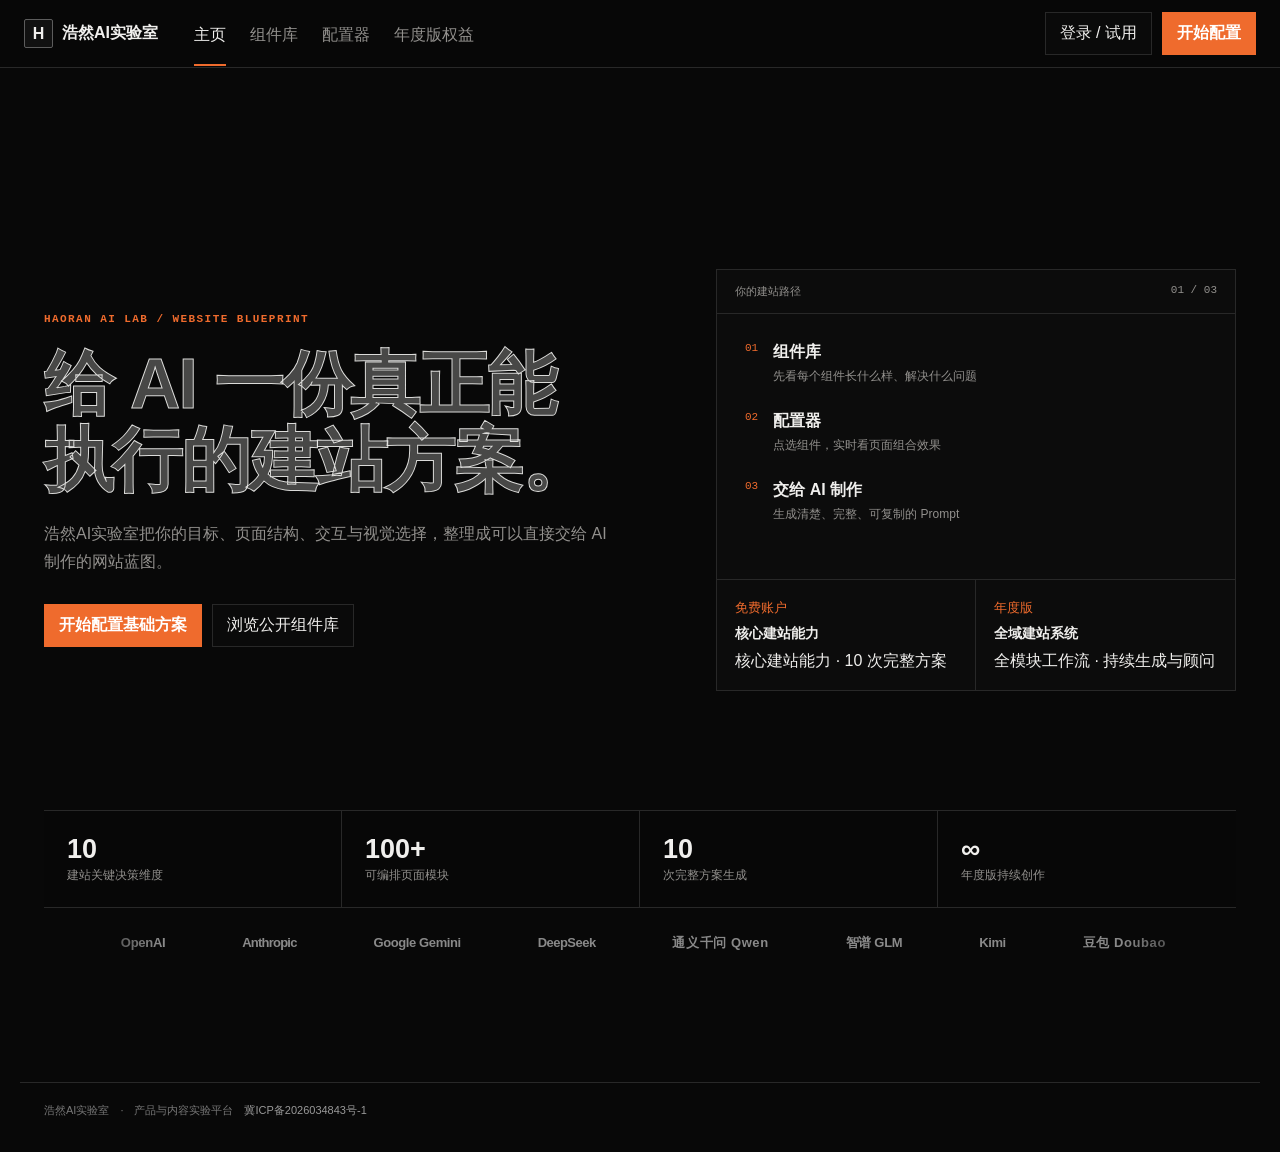
==== commit d13cd230: "Update index.html" ====
--- a/index.html
+++ b/index.html
@@ -11,6 +11,15 @@
     .item-preview{border:0!important;background:transparent!important}.item-detail{display:none;grid-column:1/-1;margin-top:4px;padding-top:12px;border-top:1px solid var(--line)}.item-card.is-inspected .item-detail{display:block}.demo-window{height:78px;border:1px solid #333;background:#0d0d0d;padding:10px;display:flex;flex-direction:column;gap:7px}.demo-window i{display:block;height:5px;background:#393939}.demo-window i:nth-child(1){width:34%;background:#777}.demo-window i:nth-child(2){width:82%}.demo-window i:nth-child(3){width:62%;background:#555}.demo-window b{display:block;width:24%;height:14px;background:var(--accent);margin-top:auto}
     .hero h1{letter-spacing:-.045em;line-height:1.08;-webkit-text-stroke:1px rgba(240,239,237,.9);color:transparent;text-shadow:0 0 1px rgba(240,239,237,.28)}
     .landing{position:relative;min-height:calc(100vh - 68px);overflow:hidden;background:#080808;isolation:isolate}.landing-layer{position:absolute;inset:0;background:center/cover no-repeat}.landing-base{background-image:url('assets/haoran-line.png');filter:contrast(.98)}.landing-reveal{background-image:url('assets/haoran-wireframe.png');clip-path:circle(0 at 50% 50%);transition:clip-path .18s ease-out;pointer-events:none}.landing-content{position:absolute;inset:0;display:flex;align-items:flex-end;padding:clamp(28px,6vw,84px);pointer-events:none}.landing-kicker{color:#aaa;font:11px ui-monospace,SFMono-Regular,Consolas,monospace;letter-spacing:.16em}.landing-title{margin:12px 0 0;color:#171717;font:400 clamp(34px,7vw,92px)/.9 Inter,-apple-system,BlinkMacSystemFont,"Microsoft YaHei",sans-serif;letter-spacing:-.06em}.landing-enter{position:absolute;right:clamp(24px,5vw,72px);bottom:clamp(24px,5vw,68px);display:flex;align-items:center;gap:12px;color:#1b1b1b;text-decoration:none;font-size:13px;letter-spacing:.04em;z-index:2}.landing-enter:after{content:'→';font-size:26px;font-weight:300;transition:transform .2s}.landing-enter:hover:after{transform:translateX(6px)}.landing-hint{position:absolute;right:clamp(24px,5vw,72px);bottom:24px;color:rgba(25,25,25,.58);font:10px ui-monospace,SFMono-Regular,Consolas,monospace}.site-footer{max-width:1240px;margin:0 auto;padding:20px 24px 34px;border-top:1px solid var(--line);color:#777;font-size:11px}.site-footer a{color:#999;text-decoration:none}.landing-view{display:block}.landing-view~.view{min-height:calc(100vh - 68px)}
+  </style>
+  <style>
+    .tool-marquee{position:relative;margin:0 auto;overflow:hidden;background:transparent;-webkit-mask-image:linear-gradient(90deg,transparent 0%,#000 clamp(48px,9vw,140px),#000 calc(100% - clamp(48px,9vw,140px)),transparent 100%);mask-image:linear-gradient(90deg,transparent 0%,#000 clamp(48px,9vw,140px),#000 calc(100% - clamp(48px,9vw,140px)),transparent 100%)}
+    .tool-marquee:before,.tool-marquee:after{display:none}
+    .tool-marquee-track{display:flex;width:max-content;animation:toolMarquee 34s linear infinite;will-change:transform}.tool-marquee:hover .tool-marquee-track{animation-play-state:paused}
+    .tool-marquee-group{display:flex;align-items:center;gap:clamp(42px,6vw,92px);padding:28px clamp(42px,6vw,92px);flex-shrink:0}
+    .tool-logo{display:inline-flex;align-items:center;gap:10px;color:#aaa;text-decoration:none;white-space:nowrap;opacity:.8;transition:color .2s,opacity .2s}.tool-logo:hover{color:#f0efed;opacity:1}
+    .tool-logo-mark{display:none}.tool-logo-name{font:650 13px/1 Inter,-apple-system,BlinkMacSystemFont,"Segoe UI",sans-serif;letter-spacing:.045em;text-transform:none}.tool-logo:nth-child(1) .tool-logo-name{font-weight:800;letter-spacing:-.02em}.tool-logo:nth-child(2) .tool-logo-name{font-weight:800;letter-spacing:-.06em}.tool-logo:nth-child(3) .tool-logo-name{font-weight:700;letter-spacing:-.03em}.tool-logo:nth-child(4) .tool-logo-name{font-weight:800;letter-spacing:-.04em}.tool-logo:nth-child(5) .tool-logo-name{font-weight:700}.tool-logo:nth-child(6) .tool-logo-name{font-weight:750;letter-spacing:-.02em}.tool-logo:nth-child(7) .tool-logo-name{font-weight:800;letter-spacing:-.03em}.tool-logo:nth-child(8) .tool-logo-name{font-weight:650}
+    @keyframes toolMarquee{to{transform:translateX(-50%)}}@media(prefers-reduced-motion:reduce){.tool-marquee-track{animation:none}.tool-marquee{overflow-x:auto}.tool-marquee:before,.tool-marquee:after{display:none}}@media(max-width:760px){.tool-marquee-group{gap:34px;padding:24px 34px}.tool-logo-name{font-size:11px}}
   </style>
   <style>
     .mock-page-section{margin-top:30px;padding-top:18px;border-top:1px solid #d9d5cd}.mock-section-head{display:flex;align-items:baseline;gap:10px;margin-bottom:12px}.mock-section-head span{font:700 10px ui-monospace,monospace;color:#b34e20}.mock-section-head b{font-size:14px}.mock-section-head small{color:#817c74;font-size:10px}.mock-layout-wire{display:grid;grid-template-columns:2fr 1fr;grid-template-rows:54px 24px;gap:8px}.mock-layout-wire>div{background:#e8e5de;border:1px solid #d6d1c8}.mock-layout-wire .wire-main{grid-row:span 2;background:#dedad2}.mock-layout-wire .wire-row{grid-column:1/-1}.mock-showcase-grid{grid-template-columns:repeat(3,1fr)}.mock-card em{display:block;margin-top:14px;font-size:10px;font-style:normal;opacity:.72}.mock-component-row{display:grid;grid-template-columns:repeat(3,1fr);gap:10px}.mock-component-demo{min-height:126px;border:1px solid #d6d1c8;background:#fff;padding:13px}.mock-component-demo b{display:block;margin-top:8px;font-size:12px}.mock-component-demo small{display:block;margin-top:5px;color:#817c74;font-size:10px;line-height:1.5}.mock-component-demo button{margin-top:12px;border:1px solid #242321;background:#242321;color:#fff;padding:7px 10px;font-size:10px}.demo-ui-icon{width:28px;height:28px;display:grid;place-items:center;border:1px solid #c35a27;color:#b34e20;font:700 10px ui-monospace,monospace}.mock-component-demo input,.mock-component-demo textarea{width:100%;border:1px solid #d6d1c8;background:#faf9f6;padding:7px;margin-top:6px;font-size:10px}.mock-component-demo textarea{min-height:38px;resize:vertical}.mock-component-demo h3{margin:0;font-size:13px}.mock-component-demo .mock-toast{margin-top:6px}.mock-flow{border-left:1px solid #c7c2b8;margin-left:5px}.mock-flow-item{position:relative;display:flex;align-items:center;gap:12px;padding:10px 0 10px 16px}.mock-flow-item i{font:700 10px ui-monospace,monospace;color:#b34e20;font-style:normal}.mock-flow-item b{display:block;font-size:11px}.mock-flow-item small{display:block;margin-top:3px;color:#817c74;font-size:10px}.flow-dot{position:absolute;left:-5px;width:9px;height:9px;border-radius:50%;background:#ef6b2d;border:2px solid #f8f7f3}.mock-cta{display:flex;align-items:center;justify-content:space-between;padding:18px;background:#242321;color:#fff}.mock-cta b{display:block;font-size:15px}.mock-cta small{display:block;margin-top:5px;color:#c9c3ba;font-size:10px}.mock-cta button{border:1px solid #ef6b2d;background:#ef6b2d;color:#fff;padding:9px 13px;font-size:11px}.mock-footer{display:flex;align-items:center;gap:16px;margin-top:28px;padding-top:16px;border-top:1px solid #d9d5cd;color:#5e5a54;font-size:10px}.mock-footer small{margin-left:auto;color:#8b857d}@media(max-width:760px){.mock-component-row,.mock-showcase-grid{grid-template-columns:1fr 1fr}.mock-section-head{flex-wrap:wrap}.mock-section-head small{width:100%}.mock-footer{flex-wrap:wrap}.mock-footer small{margin-left:0;width:100%}}
@@ -61,7 +70,7 @@
 <body>
   <nav class="nav"><a class="brand" href="#home" onclick="go('home')"><i>H</i>浩然AI实验室</a><div class="navlinks"><button data-view="home" onclick="go('home')">主页</button><button data-view="library" onclick="go('library')">组件库</button><button data-view="configurator" onclick="go('configurator')">配置器</button><button data-view="annual" onclick="go('annual')">年度版权益</button></div><div class="navright"><button class="button" onclick="go('library')">先看组件</button><button class="button" type="button" id="haoranLoginEntry" onclick="window.__auth&&window.__auth.show()">登录 / 试用</button><button class="button primary" onclick="go('configurator')">开始配置</button></div></nav>
   <main>
-    <section class="view" id="home"><div class="wrap"><div class="hero"><div><div class="eyebrow">HAORAN AI LAB / WEBSITE BLUEPRINT</div><h1>给 AI 一份真正能执行的建站方案。</h1><p>浩然AI实验室把你的目标、页面结构、交互与视觉选择，整理成可以直接交给 AI 制作的网站蓝图。</p><div class="actions"><button class="button primary" onclick="go('configurator')">开始配置基础方案</button><button class="button" onclick="go('library')">浏览公开组件库</button></div></div><div class="route"><div class="routehead"><span>你的建站路径</span><span>01 / 03</span></div><div class="routebody"><div class="step"><b class="number">01</b><div><b>组件库</b><span>先看每个组件长什么样、解决什么问题</span></div></div><div class="step"><b class="number">02</b><div><b>配置器</b><span>点选组件，实时看页面组合效果</span></div></div><div class="step"><b class="number">03</b><div><b>交给 AI 制作</b><span>生成清楚、完整、可复制的 Prompt</span></div></div></div><div class="entitlements"><div><small>免费账户</small><b>基础建站路径</b><span>基础 6 类 · 10 次完整方案</span></div><div><small>年度版</small><b>完整建站工作流</b><span>10 大模块、AI 顾问、生成不限</span></div></div></div></div><div class="stats"><div><b>10</b><span>公开组件类别</span></div><div><b>100+</b><span>可组合组件</span></div><div><b>10</b><span>完整方案试用次数</span></div><div><b>∞</b><span>年度版生成与顾问</span></div></div></div></section>
+  <section class="view" id="home"><div class="wrap"><div class="hero"><div><div class="eyebrow">HAORAN AI LAB / WEBSITE BLUEPRINT</div><h1>给 AI 一份真正能执行的建站方案。</h1><p>浩然AI实验室把你的目标、页面结构、交互与视觉选择，整理成可以直接交给 AI 制作的网站蓝图。</p><div class="actions"><button class="button primary" onclick="go('configurator')">开始配置基础方案</button><button class="button" onclick="go('library')">浏览公开组件库</button></div></div><div class="route"><div class="routehead"><span>你的建站路径</span><span>01 / 03</span></div><div class="routebody"><div class="step"><b class="number">01</b><div><b>组件库</b><span>先看每个组件长什么样、解决什么问题</span></div></div><div class="step"><b class="number">02</b><div><b>配置器</b><span>点选组件，实时看页面组合效果</span></div></div><div class="step"><b class="number">03</b><div><b>交给 AI 制作</b><span>生成清楚、完整、可复制的 Prompt</span></div></div></div><div class="entitlements"><div><small>免费账户</small><b>基础建站路径</b><span>基础 6 类 · 10 次完整方案</span></div><div><small>年度版</small><b>完整建站工作流</b><span>10 大模块、AI 顾问、生成不限</span></div></div></div></div><div class="stats"><div><b>10</b><span>公开组件类别</span></div><div><b>100+</b><span>可组合组件</span></div><div><b>10</b><span>完整方案试用次数</span></div><div><b>∞</b><span>年度版生成与顾问</span></div></div><div class="tool-marquee" aria-label="主流 AI 建站与 Vibe Coding 工具"><div class="tool-marquee-track"><div class="tool-marquee-group"><span class="tool-logo"><i class="tool-logo-mark">C</i><b class="tool-logo-name">Cursor</b></span><span class="tool-logo"><i class="tool-logo-mark">V</i><b class="tool-logo-name">v0</b></span><span class="tool-logo"><i class="tool-logo-mark">L</i><b class="tool-logo-name">Lovable</b></span><span class="tool-logo"><i class="tool-logo-mark">B</i><b class="tool-logo-name">Bolt</b></span><span class="tool-logo"><i class="tool-logo-mark">R</i><b class="tool-logo-name">Replit</b></span><span class="tool-logo"><i class="tool-logo-mark">W</i><b class="tool-logo-name">Windsurf</b></span><span class="tool-logo"><i class="tool-logo-mark">D</i><b class="tool-logo-name">Devin</b></span><span class="tool-logo"><i class="tool-logo-mark">A</i><b class="tool-logo-name">Claude</b></span></div><div class="tool-marquee-group" aria-hidden="true"><span class="tool-logo"><i class="tool-logo-mark">C</i><b class="tool-logo-name">Cursor</b></span><span class="tool-logo"><i class="tool-logo-mark">V</i><b class="tool-logo-name">v0</b></span><span class="tool-logo"><i class="tool-logo-mark">L</i><b class="tool-logo-name">Lovable</b></span><span class="tool-logo"><i class="tool-logo-mark">B</i><b class="tool-logo-name">Bolt</b></span><span class="tool-logo"><i class="tool-logo-mark">R</i><b class="tool-logo-name">Replit</b></span><span class="tool-logo"><i class="tool-logo-mark">W</i><b class="tool-logo-name">Windsurf</b></span><span class="tool-logo"><i class="tool-logo-mark">D</i><b class="tool-logo-name">Devin</b></span><span class="tool-logo"><i class="tool-logo-mark">A</i><b class="tool-logo-name">Claude</b></span></div></div></div></div></section>
     <section class="view" id="library"><div class="wrap"><div class="sectionhead"><div class="eyebrow">COMPONENT LIBRARY / PUBLIC</div><h1>全部组件，先看清再选择。</h1><p>点击任一类别，展开查看该类别完整组件、用途和小型样式预览。这里只做公开参考，不会影响你的配置方案。</p></div><div class="library" id="libraryRoot"></div><div class="notice"><div><b>准备把组件变成你的方案？</b><p>进入配置器，选择基础建站路径并生成完整 Prompt。</p></div><button class="button primary" onclick="go('configurator')">进入配置器</button></div></div></section>
     <section class="view" id="configurator"><div class="config-layout"><aside class="config-left"><div class="project"><label>网站名称</label><input id="siteName" value="我的网站" oninput="renderPreview()"><label>网站目标</label><input id="siteGoal" value="展示业务并获得咨询" oninput="renderPreview()"></div><button class="recommend" onclick="recommend()"><span class="number">01</span> 不知道怎么选？按网站目标加入基础推荐</button><div class="config-tabs"><button class="active" data-tab="components" onclick="setTab('components')">组件</button><button data-tab="layout" onclick="setTab('layout')">布局</button><button data-tab="style" onclick="setTab('style')">风格</button></div><div id="picker"></div><button class="clear" onclick="clearSelection()">清空当前选择</button></aside><section class="config-main"><div class="config-top"><b>实时预览</b><span>点选左侧组件，预览即时更新</span></div><div class="preview"><div class="browserbar"><i class="dot"></i><i class="dot"></i><i class="dot"></i><div class="url" id="previewUrl">my-site.studio</div></div><div class="preview-body" id="previewBody"></div></div><div class="selected-strip"><div class="selected-list" id="selectedList"></div><button class="button primary" onclick="makePrompt()">生成完整 Prompt</button></div></section><aside class="config-right"><div class="health"><strong id="score">0 / 5</strong><span>已满足的建站关键项</span></div><div id="checks"></div><button class="clear" onclick="clearSelection()">清空当前选择</button></aside></div></section>
     <section class="view" id="annual"><div class="wrap"><div class="sectionhead"><div class="eyebrow">ANNUAL WORKFLOW</div><h1>持续做站，就解锁完整工作流。</h1><p>免费版帮助你做出第一份网站方案；年度版让你可以持续组合、生成、复制并向 AI 追问。</p></div><div class="plans"><article class="plan"><small>免费账户</small><h2>基础建站路径</h2><p>适合先验证方向和完成第一个网站。</p><ul><li>公开浏览全部组件库</li><li>配置器基础 6 大类</li><li>10 次完整方案试用</li><li>浏览、点选、预览不扣次数</li></ul><button class="button" onclick="go('configurator')">开始免费试用</button></article><article class="plan featured"><small>年度版</small><h2>完整建站工作流</h2><p>适合持续制作、迭代与交付不同网站项目。</p><ul><li>配置器全部 10 大模块</li><li>完整 Prompt 生成与复制不限次数</li><li>AI 建站顾问不限次数</li><li>转化、内容展示、上线品质模块</li></ul><button class="button primary" onclick="go('configurator')">进入年度版配置器</button></article></div></div></section>
@@ -159,10 +168,10 @@
       if(input)input.value='';if(button)button.disabled=true;
       addMessage(question,'me');var answer=addMessage('思考中','loading');setStatus('思考中');
       var controller=window.AbortController?new AbortController():null,timeout=null,lastVisibleText='',timedOut=false;function armTimeout(){if(!controller)return;if(timeout)clearTimeout(timeout);timeout=setTimeout(function(){timedOut=true;controller.abort()},180000)}armTimeout();
-      Promise.resolve(window.__auth.ensureSession ? window.__auth.ensureSession() : window.__auth.getAccessToken()).then(function(accessToken){if(!accessToken)throw {status:401};return fetch('https://ysslreesusynfbrgxnew.supabase.co/functions/v1/dify-chat',{method:'POST',headers:{'Content-Type':'application/json','Authorization':'Bearer '+accessToken},body:JSON.stringify({query:context()+question,response_mode:'streaming',conversation_id:conversationId}),signal:controller&&controller.signal})})
+      Promise.resolve(window.__auth.ensureSession ? window.__auth.ensureSession() : window.__auth.getAccessToken()).then(function(accessToken){if(!accessToken)throw {status:401};var endpoint='https://ysslreesusynfbrgxnew.supabase.co/functions/v1/dify-chat';function requestOptions(){return {method:'POST',headers:{'Content-Type':'application/json','Authorization':'Bearer '+accessToken},body:JSON.stringify({query:context()+question,response_mode:'streaming',conversation_id:conversationId}),signal:controller&&controller.signal}}function run(remaining){armTimeout();return fetch(endpoint,requestOptions()).then(function(response){if(response.ok)return response;return response.json().catch(function(){return {}}).then(function(data){var status=response.status,retryable=data.retryable!==false&&(status===502||status===503||status===504);if(remaining>0&&retryable){setStatus('正在重新连接');answer.textContent='正在重新连接';return new Promise(function(resolve){setTimeout(resolve,1200)}).then(function(){return run(remaining-1)})}throw {status:status,message:data.message||data.error||''}})}).catch(function(error){if(remaining>0&&(!error||!error.status)&&!(error&&error.name==='AbortError')){setStatus('正在重新连接');answer.textContent='正在重新连接';return new Promise(function(resolve){setTimeout(resolve,1200)}).then(function(){return run(remaining-1)})}throw error})}return run(1)})
         .then(function(response){if(!response.ok)return response.json().catch(function(){return {}}).then(function(data){throw {status:response.status,message:data.message||data.error||''}});function finalText(data){if(!data||typeof data!=='object')return '';var candidates=[data.answer,data.text,data.output_text,data.data&&data.data.answer,data.data&&data.data.text,data.data&&data.data.output_text,data.data&&data.data.outputs&&data.data.outputs.answer,data.data&&data.data.outputs&&data.data.outputs.text,data.data&&data.data.outputs&&data.data.outputs.output,data.outputs&&data.outputs.answer,data.outputs&&data.outputs.text,data.outputs&&data.outputs.output];for(var i=0;i<candidates.length;i++)if(typeof candidates[i]==='string'&&candidates[i].trim())return candidates[i];return ''}var contentType=response.headers.get('content-type')||'';if(contentType.indexOf('application/json')!==-1)return response.json().then(function(data){if(data&&data.conversation_id)conversationId=data.conversation_id;var complete=finalText(data);if(!complete)throw {status:502,message:'Dify 已完成请求，但没有返回可展示的文本。请检查 Agent 的最终回答设置。'};return complete});if(!response.body||!response.body.getReader)throw {status:502,message:'浏览器未收到可读取的回答数据。'};var reader=response.body.getReader(),decoder=new TextDecoder(),buffer='',full='',streamError=null,events=[];function rememberEvent(name){if(name&&events.indexOf(name)===-1)events.push(name)}function consume(line){line=String(line||'').trim();if(!line||line.indexOf('data:')!==0)return;var payload=line.slice(5).trim();if(!payload||payload==='[DONE]')return;try{var data=JSON.parse(payload),event=data.event||'';rememberEvent(event);if(data.conversation_id)conversationId=data.conversation_id;if(event==='agent_message'||event==='message'||event==='message_replace'){var chunk=typeof data.answer==='string'?data.answer:'';if(chunk)full=event==='message_replace'?chunk:full+chunk}else if(event==='workflow_finished'||event==='message_end'){var complete=finalText(data);if(complete&&!full)full=complete}else if(event==='error'||event==='workflow_failed'){streamError={status:Number(data.status||data.code)||502,message:data.message||data.error||'Dify 处理请求失败，请稍后重试。'}}}catch(error){streamError={status:502,message:'收到的回答数据格式异常，请稍后重试。'}}}function paint(){var visible=visibleAnswer(full,false);if(visible&&visible!=='思考中'){lastVisibleText=visible;answer.dataset.streamText=visible;answer.textContent=visible}else if(!lastVisibleText)answer.textContent='思考中';document.getElementById('haoranAdvisorBody').scrollTop=99999}function finish(){if(streamError&&!full)throw streamError;if(!full){console.warn('Dify stream completed without displayable text. Events:',events.join(','));throw {status:502,message:'Dify 已完成请求，但没有返回可展示的文本。请检查 Agent 的最终回答设置。'}}return full}function read(){return reader.read().then(function(result){if(result.done){buffer+=decoder.decode();if(buffer)buffer.split(/\r?\n/).forEach(consume);paint();return finish()}armTimeout();buffer+=decoder.decode(result.value,{stream:true});var lines=buffer.split(/\r?\n/);buffer=lines.pop();lines.forEach(consume);paint();return read()})}return read()})
         .then(function(full){var output=visibleAnswer(full,true)||lastVisibleText||answer.dataset.streamText||'',type=outputType(output),content=cleanOutput(output);if(content&&type==='prompt'){renderPrompt(answer,content);if(window.__haoranPrompt)window.__haoranPrompt.show(content)}else if(content){answer.classList.remove('loading');answer.textContent=content}else{answer.classList.remove('loading');answer.textContent='暂时没有收到有效回复，请再试一次。'}setStatus('在线')})
-        .catch(function(error){answer.classList.remove('loading');var partial=lastVisibleText||answer.dataset.streamText||'';if(partial){var partialType=outputType(partial),partialContent=cleanOutput(partial);if(partialType==='prompt'){renderPrompt(answer,partialContent);if(window.__haoranPrompt)window.__haoranPrompt.show(partialContent)}else answer.textContent=partialContent;setStatus(timedOut?'已保留当前结果':'回复已中断');return}var status=error&&error.status,message=error&&error.message;if(status===402){answer.textContent='你的免费咨询额度已用完。添加微信开通年度版后，可继续无限咨询。';setStatus('试用已用完');if(window.__haoranContact)window.__haoranContact.show('AI 顾问免费咨询额度已用完。添加微信后，我会协助你开通年度版并发送激活码。')}else if(status===401){answer.textContent='登录状态已失效，请重新登录后继续咨询。';setStatus('需要登录');if(window.__auth)window.__auth.show()}else if(error&&error.name==='AbortError'){answer.textContent='等待回复超过 3 分钟，请重试；已经生成的内容会自动保留。';setStatus('响应超时')}else if(status===429||status===502||status===503||status===504){answer.textContent=message||'顾问服务暂时不可用，请稍后重试。';setStatus(status===429?'请求较多':status===504?'连接超时':'服务异常')}else{answer.textContent='顾问服务暂时不可用，请稍后重试。';setStatus('服务异常')}})
+        .catch(function(error){answer.classList.remove('loading');var partial=lastVisibleText||answer.dataset.streamText||'';if(partial){var partialType=outputType(partial),partialContent=cleanOutput(partial);if(partialType==='prompt'){renderPrompt(answer,partialContent);if(window.__haoranPrompt)window.__haoranPrompt.show(partialContent)}else answer.textContent=partialContent;setStatus(timedOut?'已保留当前结果':'回复已中断');return}var status=error&&error.status,message=error&&error.message;if(status===402){answer.textContent='你的免费咨询额度已用完。添加微信开通年度版后，可继续无限咨询。';setStatus('试用已用完');if(window.__haoranContact)window.__haoranContact.show('AI 顾问免费咨询额度已用完。添加微信后，我会协助你开通年度版并发送激活码。')}else if(status===401){answer.textContent='登录状态已失效，请重新登录后继续咨询。';setStatus('需要登录');if(window.__auth)window.__auth.show()}else if(timedOut||(error&&error.name==='AbortError')){answer.textContent='等待回复超过 3 分钟，请重试；已经生成的内容会自动保留。';setStatus('响应超时')}else if(status===429||status===502||status===503||status===504){answer.textContent=message||'顾问服务暂时不可用，请稍后重试。';setStatus(status===429?'请求较多':status===504?'连接超时':'服务异常')}else{answer.textContent='顾问服务暂时不可用，请稍后重试。';setStatus('服务异常')}})
         .finally(function(){if(timeout)clearTimeout(timeout);sending=false;if(button)button.disabled=false;if(window.__auth&&window.__auth.syncTrialQuota)window.__auth.syncTrialQuota();});
     }
     function mount(){var right=document.querySelector('#configurator .config-right');if(!right||document.getElementById('haoranAdvisor'))return;var panel=document.createElement('section');panel.className='haoran-advisor';panel.id='haoranAdvisor';panel.innerHTML='<div class="haoran-advisor-head"><div class="haoran-advisor-mark">H</div><div class="haoran-advisor-title"><b>HAORAN 小顾问</b><span>基于你当前的配置给出建议</span></div><span class="haoran-advisor-status" id="haoranAdvisorStatus">在线</span></div><div class="haoran-advisor-body" id="haoranAdvisorBody"></div><div class="haoran-advisor-quick"><button type="button" data-q="我应该先补齐哪些关键项？">补齐关键项</button><button type="button" data-q="根据我的目标推荐一套基础方案">推荐基础方案</button><button type="button" data-q="检查我当前选择是否合理">检查当前选择</button></div><div class="haoran-advisor-input"><input id="haoranAdvisorInput" placeholder="问小顾问：这个网站还缺什么？"><button id="haoranAdvisorSend" type="button" aria-label="发送">→</button></div>';
@@ -279,5 +288,14 @@
     window.renderPreview=renderComposedPreview;renderComposedPreview();
   })();
 </script>
+<script>
+(function(){
+  var vendors=['OpenAI','Anthropic','Google Gemini','DeepSeek','通义千问 Qwen','智谱 GLM','Kimi','豆包 Doubao'];
+  var labels=document.querySelectorAll('.tool-marquee .tool-logo-name');
+  labels.forEach(function(el,i){el.textContent=vendors[i%vendors.length]});
+  var marquee=document.querySelector('.tool-marquee');
+  if(marquee)marquee.setAttribute('aria-label','主流大模型厂商');
+})();
+</script>
 </body>
 </html>
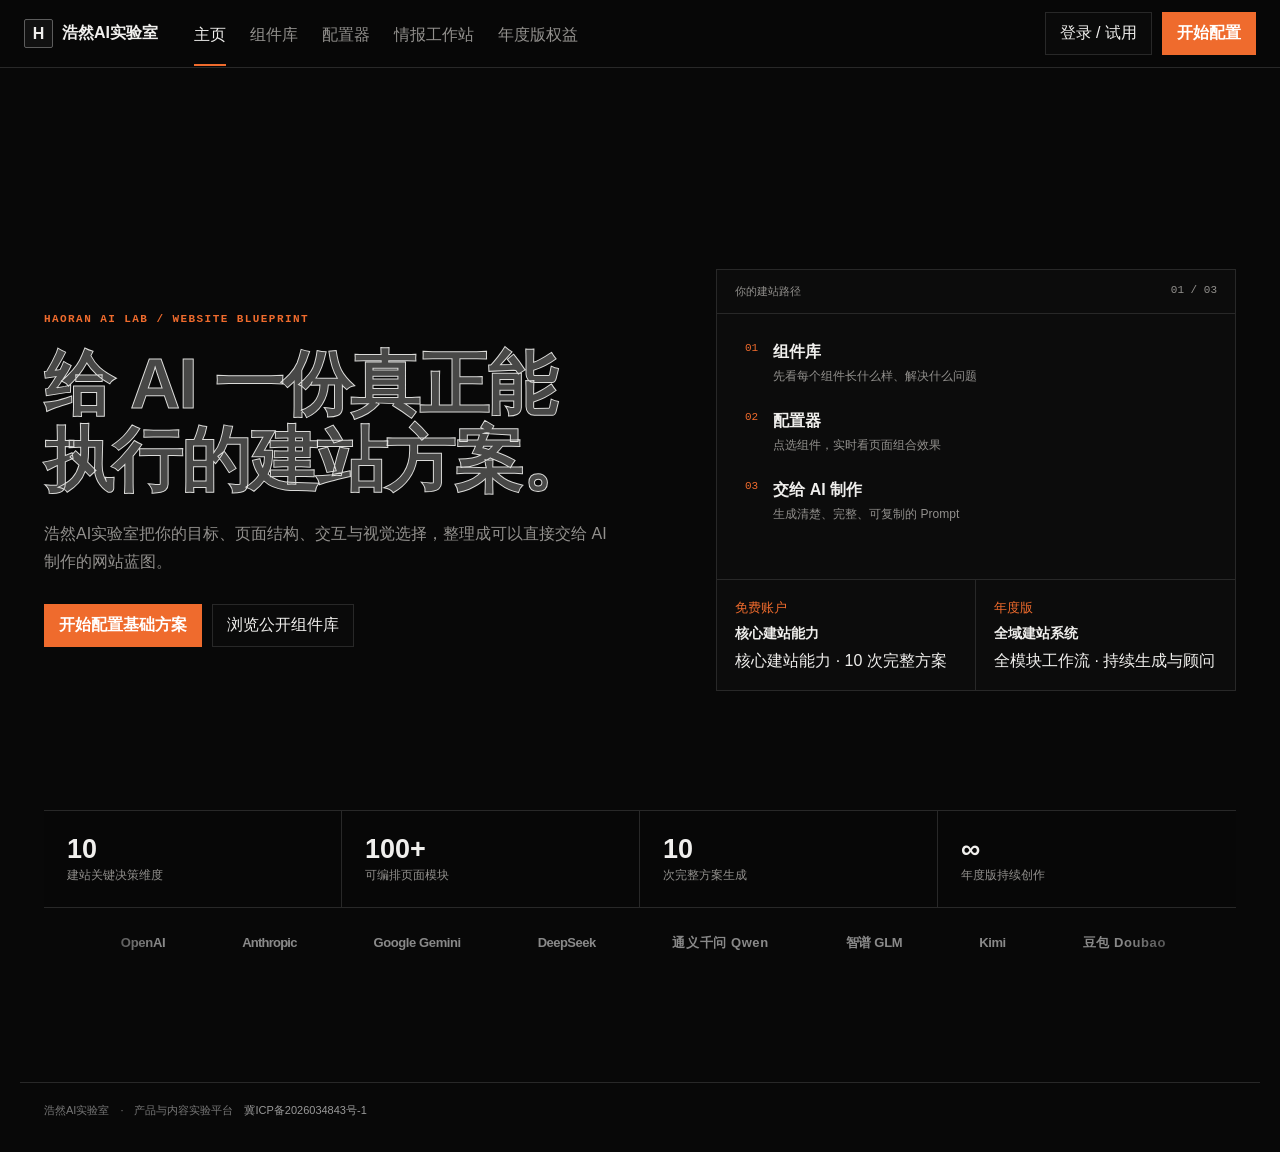
==== commit 86936412: "Add authenticated intelligence workstation" ====
--- a/index.html
+++ b/index.html
@@ -68,7 +68,7 @@
   </style>
 </head>
 <body>
-  <nav class="nav"><a class="brand" href="#home" onclick="go('home')"><i>H</i>浩然AI实验室</a><div class="navlinks"><button data-view="home" onclick="go('home')">主页</button><button data-view="library" onclick="go('library')">组件库</button><button data-view="configurator" onclick="go('configurator')">配置器</button><button data-view="annual" onclick="go('annual')">年度版权益</button></div><div class="navright"><button class="button" onclick="go('library')">先看组件</button><button class="button" type="button" id="haoranLoginEntry" onclick="window.__auth&&window.__auth.show()">登录 / 试用</button><button class="button primary" onclick="go('configurator')">开始配置</button></div></nav>
+  <nav class="nav"><a class="brand" href="#home" onclick="go('home')"><i>H</i>浩然AI实验室</a><div class="navlinks"><button data-view="home" onclick="go('home')">主页</button><button data-view="library" onclick="go('library')">组件库</button><button data-view="configurator" onclick="go('configurator')">配置器</button><button onclick="location.href='intelligence.html'">情报工作站</button><button data-view="annual" onclick="go('annual')">年度版权益</button></div><div class="navright"><button class="button" onclick="go('library')">先看组件</button><button class="button" type="button" id="haoranLoginEntry" onclick="window.__auth&&window.__auth.show()">登录 / 试用</button><button class="button primary" onclick="go('configurator')">开始配置</button></div></nav>
   <main>
   <section class="view" id="home"><div class="wrap"><div class="hero"><div><div class="eyebrow">HAORAN AI LAB / WEBSITE BLUEPRINT</div><h1>给 AI 一份真正能执行的建站方案。</h1><p>浩然AI实验室把你的目标、页面结构、交互与视觉选择，整理成可以直接交给 AI 制作的网站蓝图。</p><div class="actions"><button class="button primary" onclick="go('configurator')">开始配置基础方案</button><button class="button" onclick="go('library')">浏览公开组件库</button></div></div><div class="route"><div class="routehead"><span>你的建站路径</span><span>01 / 03</span></div><div class="routebody"><div class="step"><b class="number">01</b><div><b>组件库</b><span>先看每个组件长什么样、解决什么问题</span></div></div><div class="step"><b class="number">02</b><div><b>配置器</b><span>点选组件，实时看页面组合效果</span></div></div><div class="step"><b class="number">03</b><div><b>交给 AI 制作</b><span>生成清楚、完整、可复制的 Prompt</span></div></div></div><div class="entitlements"><div><small>免费账户</small><b>基础建站路径</b><span>基础 6 类 · 10 次完整方案</span></div><div><small>年度版</small><b>完整建站工作流</b><span>10 大模块、AI 顾问、生成不限</span></div></div></div></div><div class="stats"><div><b>10</b><span>公开组件类别</span></div><div><b>100+</b><span>可组合组件</span></div><div><b>10</b><span>完整方案试用次数</span></div><div><b>∞</b><span>年度版生成与顾问</span></div></div><div class="tool-marquee" aria-label="主流 AI 建站与 Vibe Coding 工具"><div class="tool-marquee-track"><div class="tool-marquee-group"><span class="tool-logo"><i class="tool-logo-mark">C</i><b class="tool-logo-name">Cursor</b></span><span class="tool-logo"><i class="tool-logo-mark">V</i><b class="tool-logo-name">v0</b></span><span class="tool-logo"><i class="tool-logo-mark">L</i><b class="tool-logo-name">Lovable</b></span><span class="tool-logo"><i class="tool-logo-mark">B</i><b class="tool-logo-name">Bolt</b></span><span class="tool-logo"><i class="tool-logo-mark">R</i><b class="tool-logo-name">Replit</b></span><span class="tool-logo"><i class="tool-logo-mark">W</i><b class="tool-logo-name">Windsurf</b></span><span class="tool-logo"><i class="tool-logo-mark">D</i><b class="tool-logo-name">Devin</b></span><span class="tool-logo"><i class="tool-logo-mark">A</i><b class="tool-logo-name">Claude</b></span></div><div class="tool-marquee-group" aria-hidden="true"><span class="tool-logo"><i class="tool-logo-mark">C</i><b class="tool-logo-name">Cursor</b></span><span class="tool-logo"><i class="tool-logo-mark">V</i><b class="tool-logo-name">v0</b></span><span class="tool-logo"><i class="tool-logo-mark">L</i><b class="tool-logo-name">Lovable</b></span><span class="tool-logo"><i class="tool-logo-mark">B</i><b class="tool-logo-name">Bolt</b></span><span class="tool-logo"><i class="tool-logo-mark">R</i><b class="tool-logo-name">Replit</b></span><span class="tool-logo"><i class="tool-logo-mark">W</i><b class="tool-logo-name">Windsurf</b></span><span class="tool-logo"><i class="tool-logo-mark">D</i><b class="tool-logo-name">Devin</b></span><span class="tool-logo"><i class="tool-logo-mark">A</i><b class="tool-logo-name">Claude</b></span></div></div></div></div></section>
     <section class="view" id="library"><div class="wrap"><div class="sectionhead"><div class="eyebrow">COMPONENT LIBRARY / PUBLIC</div><h1>全部组件，先看清再选择。</h1><p>点击任一类别，展开查看该类别完整组件、用途和小型样式预览。这里只做公开参考，不会影响你的配置方案。</p></div><div class="library" id="libraryRoot"></div><div class="notice"><div><b>准备把组件变成你的方案？</b><p>进入配置器，选择基础建站路径并生成完整 Prompt。</p></div><button class="button primary" onclick="go('configurator')">进入配置器</button></div></div></section>
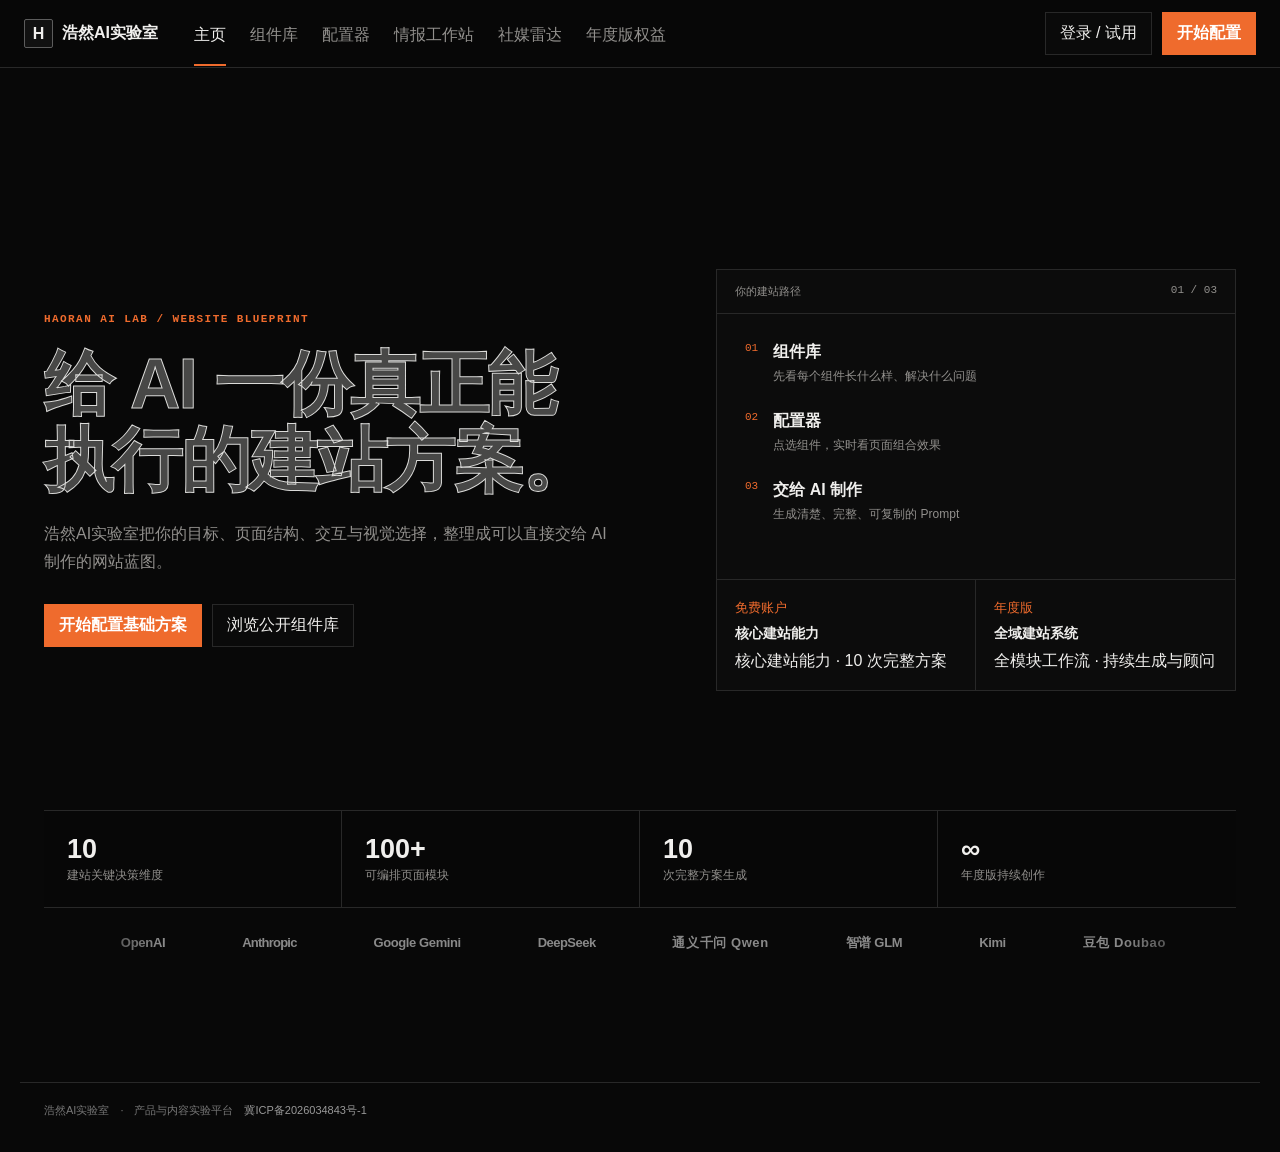
==== commit c79a3aa9: "Update index.html" ====
--- a/index.html
+++ b/index.html
@@ -297,5 +297,30 @@
   if(marquee)marquee.setAttribute('aria-label','主流大模型厂商');
 })();
 </script>
+<script>
+(function(){
+  var baseGo=window.go;
+  window.go=function(view){
+    if(view==='social'){
+      document.querySelectorAll('.view').forEach(function(s){s.classList.toggle('active',s.id==='social')});
+      document.querySelectorAll('[data-view]').forEach(function(b){b.classList.toggle('active',b.dataset.view==='social')});
+      history.replaceState(null,'','#social'); window.scrollTo(0,0); return;
+    }
+    return baseGo(view);
+  };
+  var nav=document.querySelector('.navlinks');
+  window.addEventListener('hashchange',function(){if(location.hash==='#social')window.go('social')});
+  if(nav && !nav.querySelector('[data-view="social"]')){
+    var b=document.createElement('button'); b.dataset.view='social'; b.textContent='社媒雷达'; b.onclick=function(){go('social')};
+    var annual=nav.querySelector('[data-view="annual"]'); nav.insertBefore(b,annual||null);
+  }
+  var main=document.querySelector('main');
+  if(main && !document.getElementById('social')){
+    var s=document.createElement('section'); s.className='view'; s.id='social'; s.innerHTML='<iframe class="social-frame" src="social-media.html" title="社媒雷达"></iframe>'; main.appendChild(s);
+    var frame=s.querySelector('iframe'); frame.addEventListener('load',function(){try{var d=frame.contentDocument;var n=d.querySelector('.nav');if(n)n.style.display='none';var sh=d.querySelector('.shell');if(sh)sh.style.paddingTop='54px';}catch(e){}});
+    var st=document.createElement('style'); st.textContent='.social-frame{display:block;width:100%;height:calc(100vh - 68px);min-height:900px;border:0;background:#090a0d}'; document.head.appendChild(st);
+  }
+})();
+</script>
 </body>
 </html>
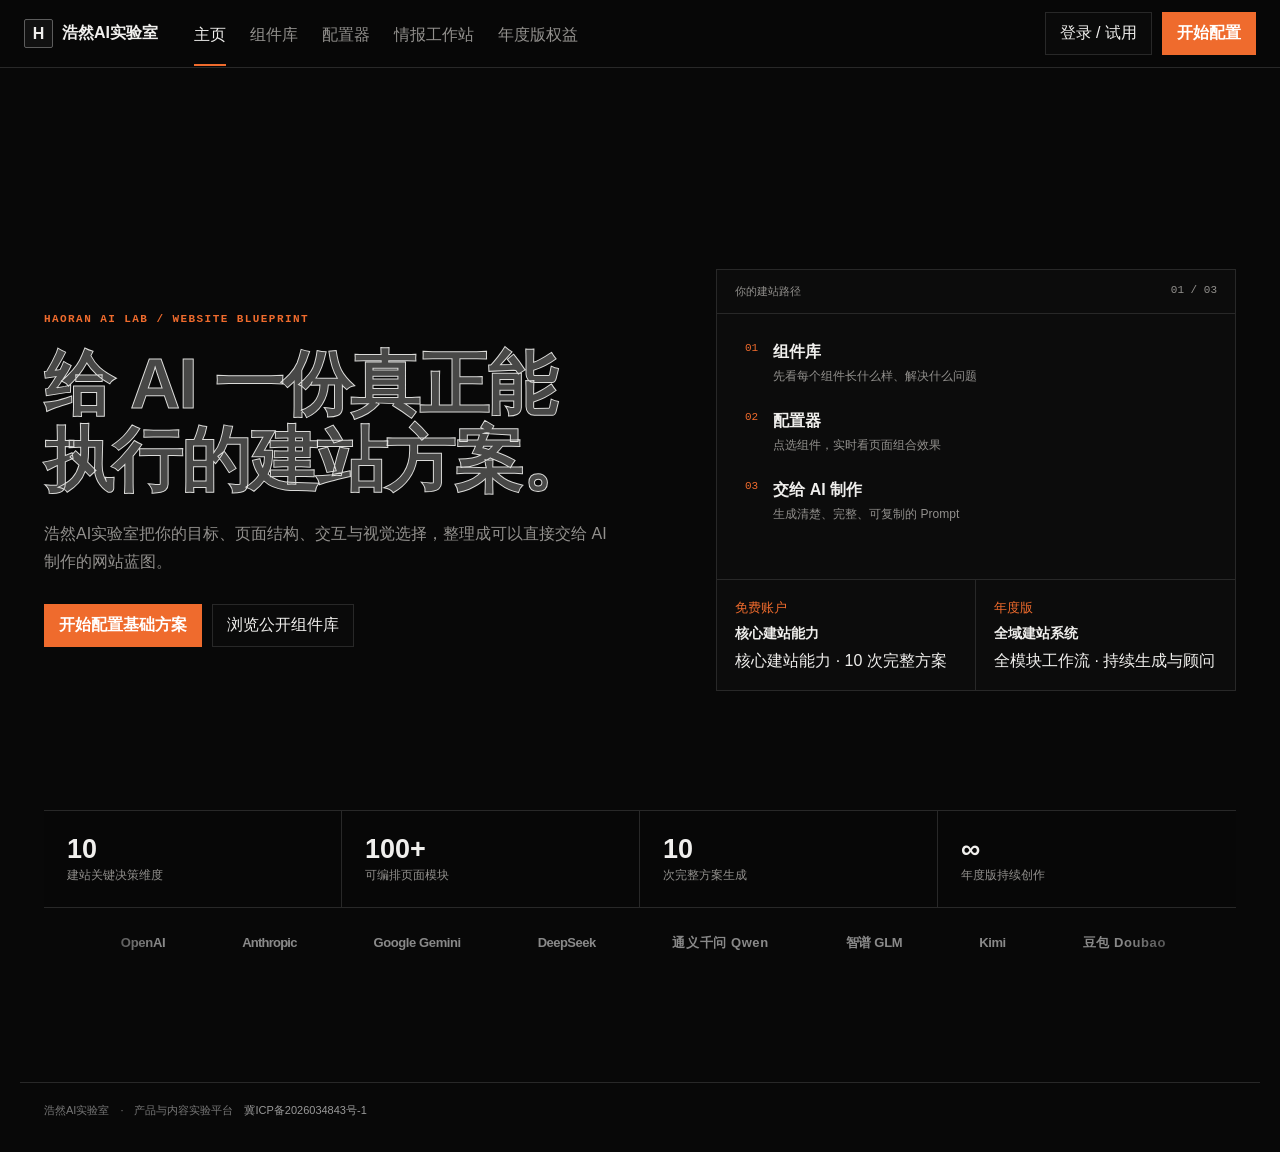
==== commit 5b18a4b9: "Restore original intelligence workstation Restore original intelligence workstation" ====
--- a/index.html
+++ b/index.html
@@ -297,30 +297,5 @@
   if(marquee)marquee.setAttribute('aria-label','主流大模型厂商');
 })();
 </script>
-<script>
-(function(){
-  var baseGo=window.go;
-  window.go=function(view){
-    if(view==='social'){
-      document.querySelectorAll('.view').forEach(function(s){s.classList.toggle('active',s.id==='social')});
-      document.querySelectorAll('[data-view]').forEach(function(b){b.classList.toggle('active',b.dataset.view==='social')});
-      history.replaceState(null,'','#social'); window.scrollTo(0,0); return;
-    }
-    return baseGo(view);
-  };
-  var nav=document.querySelector('.navlinks');
-  window.addEventListener('hashchange',function(){if(location.hash==='#social')window.go('social')});
-  if(nav && !nav.querySelector('[data-view="social"]')){
-    var b=document.createElement('button'); b.dataset.view='social'; b.textContent='社媒雷达'; b.onclick=function(){go('social')};
-    var annual=nav.querySelector('[data-view="annual"]'); nav.insertBefore(b,annual||null);
-  }
-  var main=document.querySelector('main');
-  if(main && !document.getElementById('social')){
-    var s=document.createElement('section'); s.className='view'; s.id='social'; s.innerHTML='<iframe class="social-frame" src="social-media.html" title="社媒雷达"></iframe>'; main.appendChild(s);
-    var frame=s.querySelector('iframe'); frame.addEventListener('load',function(){try{var d=frame.contentDocument;var n=d.querySelector('.nav');if(n)n.style.display='none';var sh=d.querySelector('.shell');if(sh)sh.style.paddingTop='54px';}catch(e){}});
-    var st=document.createElement('style'); st.textContent='.social-frame{display:block;width:100%;height:calc(100vh - 68px);min-height:900px;border:0;background:#090a0d}'; document.head.appendChild(st);
-  }
-})();
-</script>
 </body>
 </html>
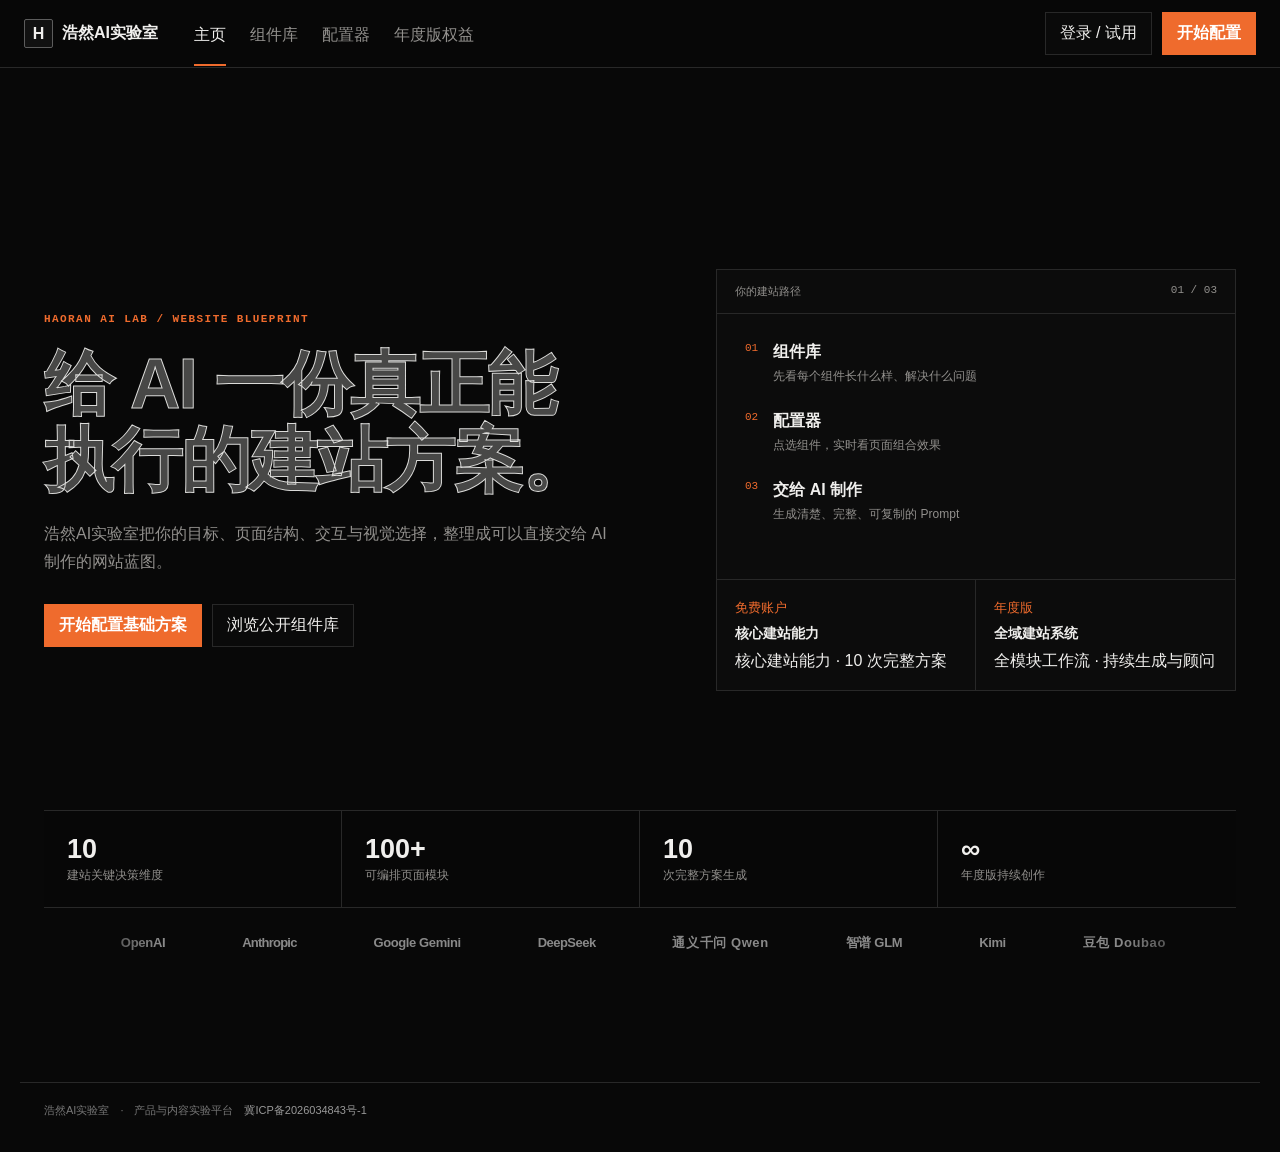
==== commit 18271483: "Update index.html" ====
--- a/index.html
+++ b/index.html
@@ -68,7 +68,7 @@
   </style>
 </head>
 <body>
-  <nav class="nav"><a class="brand" href="#home" onclick="go('home')"><i>H</i>浩然AI实验室</a><div class="navlinks"><button data-view="home" onclick="go('home')">主页</button><button data-view="library" onclick="go('library')">组件库</button><button data-view="configurator" onclick="go('configurator')">配置器</button><button onclick="location.href='intelligence.html'">情报工作站</button><button data-view="annual" onclick="go('annual')">年度版权益</button></div><div class="navright"><button class="button" onclick="go('library')">先看组件</button><button class="button" type="button" id="haoranLoginEntry" onclick="window.__auth&&window.__auth.show()">登录 / 试用</button><button class="button primary" onclick="go('configurator')">开始配置</button></div></nav>
+  <nav class="nav"><a class="brand" href="#home" onclick="go('home')"><i>H</i>浩然AI实验室</a><div class="navlinks"><button data-view="home" onclick="go('home')">主页</button><button data-view="library" onclick="go('library')">组件库</button><button data-view="configurator" onclick="go('configurator')">配置器</button><button data-view="annual" onclick="go('annual')">年度版权益</button></div><div class="navright"><button class="button" onclick="go('library')">先看组件</button><button class="button" type="button" id="haoranLoginEntry" onclick="window.__auth&&window.__auth.show()">登录 / 试用</button><button class="button primary" onclick="go('configurator')">开始配置</button></div></nav>
   <main>
   <section class="view" id="home"><div class="wrap"><div class="hero"><div><div class="eyebrow">HAORAN AI LAB / WEBSITE BLUEPRINT</div><h1>给 AI 一份真正能执行的建站方案。</h1><p>浩然AI实验室把你的目标、页面结构、交互与视觉选择，整理成可以直接交给 AI 制作的网站蓝图。</p><div class="actions"><button class="button primary" onclick="go('configurator')">开始配置基础方案</button><button class="button" onclick="go('library')">浏览公开组件库</button></div></div><div class="route"><div class="routehead"><span>你的建站路径</span><span>01 / 03</span></div><div class="routebody"><div class="step"><b class="number">01</b><div><b>组件库</b><span>先看每个组件长什么样、解决什么问题</span></div></div><div class="step"><b class="number">02</b><div><b>配置器</b><span>点选组件，实时看页面组合效果</span></div></div><div class="step"><b class="number">03</b><div><b>交给 AI 制作</b><span>生成清楚、完整、可复制的 Prompt</span></div></div></div><div class="entitlements"><div><small>免费账户</small><b>基础建站路径</b><span>基础 6 类 · 10 次完整方案</span></div><div><small>年度版</small><b>完整建站工作流</b><span>10 大模块、AI 顾问、生成不限</span></div></div></div></div><div class="stats"><div><b>10</b><span>公开组件类别</span></div><div><b>100+</b><span>可组合组件</span></div><div><b>10</b><span>完整方案试用次数</span></div><div><b>∞</b><span>年度版生成与顾问</span></div></div><div class="tool-marquee" aria-label="主流 AI 建站与 Vibe Coding 工具"><div class="tool-marquee-track"><div class="tool-marquee-group"><span class="tool-logo"><i class="tool-logo-mark">C</i><b class="tool-logo-name">Cursor</b></span><span class="tool-logo"><i class="tool-logo-mark">V</i><b class="tool-logo-name">v0</b></span><span class="tool-logo"><i class="tool-logo-mark">L</i><b class="tool-logo-name">Lovable</b></span><span class="tool-logo"><i class="tool-logo-mark">B</i><b class="tool-logo-name">Bolt</b></span><span class="tool-logo"><i class="tool-logo-mark">R</i><b class="tool-logo-name">Replit</b></span><span class="tool-logo"><i class="tool-logo-mark">W</i><b class="tool-logo-name">Windsurf</b></span><span class="tool-logo"><i class="tool-logo-mark">D</i><b class="tool-logo-name">Devin</b></span><span class="tool-logo"><i class="tool-logo-mark">A</i><b class="tool-logo-name">Claude</b></span></div><div class="tool-marquee-group" aria-hidden="true"><span class="tool-logo"><i class="tool-logo-mark">C</i><b class="tool-logo-name">Cursor</b></span><span class="tool-logo"><i class="tool-logo-mark">V</i><b class="tool-logo-name">v0</b></span><span class="tool-logo"><i class="tool-logo-mark">L</i><b class="tool-logo-name">Lovable</b></span><span class="tool-logo"><i class="tool-logo-mark">B</i><b class="tool-logo-name">Bolt</b></span><span class="tool-logo"><i class="tool-logo-mark">R</i><b class="tool-logo-name">Replit</b></span><span class="tool-logo"><i class="tool-logo-mark">W</i><b class="tool-logo-name">Windsurf</b></span><span class="tool-logo"><i class="tool-logo-mark">D</i><b class="tool-logo-name">Devin</b></span><span class="tool-logo"><i class="tool-logo-mark">A</i><b class="tool-logo-name">Claude</b></span></div></div></div></div></section>
     <section class="view" id="library"><div class="wrap"><div class="sectionhead"><div class="eyebrow">COMPONENT LIBRARY / PUBLIC</div><h1>全部组件，先看清再选择。</h1><p>点击任一类别，展开查看该类别完整组件、用途和小型样式预览。这里只做公开参考，不会影响你的配置方案。</p></div><div class="library" id="libraryRoot"></div><div class="notice"><div><b>准备把组件变成你的方案？</b><p>进入配置器，选择基础建站路径并生成完整 Prompt。</p></div><button class="button primary" onclick="go('configurator')">进入配置器</button></div></div></section>
